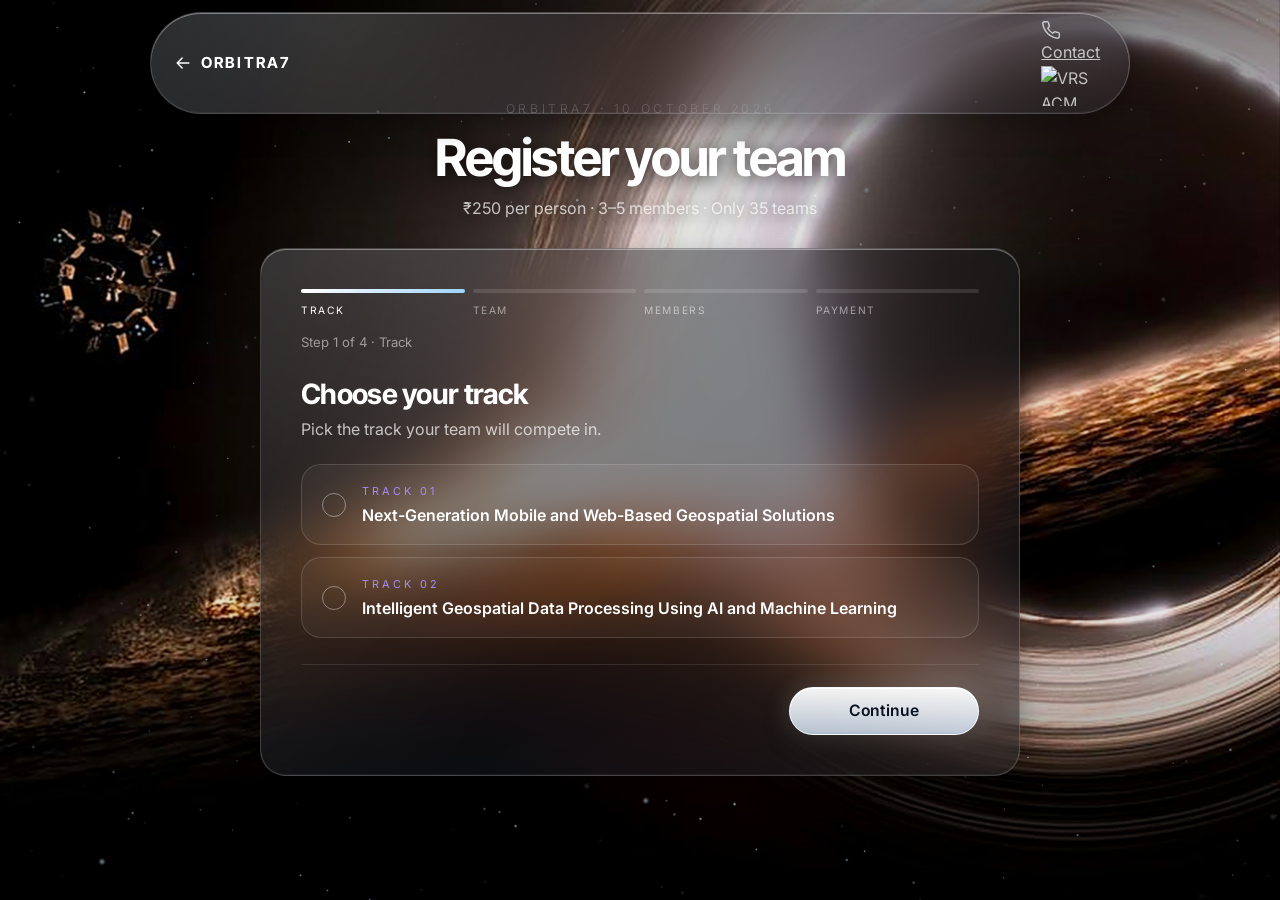
==== register.html @ 8490a5ce "Add files via upload" ====
<!doctype html>
<html lang="en">
<head>
  <meta charset="utf-8">
  <meta name="viewport" content="width=device-width, initial-scale=1, viewport-fit=cover">
  <title>Register · ORBITRA7</title>
  <meta name="description" content="Register your team for ORBITRA7 — a 7-hour geospatial hackathon by ACM SIG SPATIAL. 10 October 2026. Only 35 teams.">
  <meta name="theme-color" content="#000000">
  <link rel="icon" href="data:image/svg+xml,%3Csvg xmlns='http://www.w3.org/2000/svg' viewBox='0 0 32 32'%3E%3Ccircle cx='16' cy='16' r='15' fill='%23000'/%3E%3Cellipse cx='16' cy='16' rx='12' ry='5' fill='none' stroke='%239fd4ff' stroke-width='1.6' transform='rotate(-25 16 16)'/%3E%3Ccircle cx='16' cy='16' r='5' fill='%23fff'/%3E%3C/svg%3E">

  <script>document.documentElement.classList.add('js')</script>

  <!-- BG_REGISTER (black hole) only loads on this page -->
  <link rel="preload" as="image" type="image/avif" href="assets/img/bg-blackhole.avif" media="(min-aspect-ratio: 1/1)" fetchpriority="high">
  <link rel="preload" as="image" type="image/avif" href="assets/img/bg-blackhole-m.avif" media="(max-aspect-ratio: 1/1)" fetchpriority="high">

  <link rel="preconnect" href="https://fonts.googleapis.com">
  <link rel="preconnect" href="https://fonts.gstatic.com" crossorigin>
  <link rel="stylesheet" href="https://fonts.googleapis.com/css2?family=Inter+Tight:wght@500..800&family=Inter:wght@300..700&display=swap" media="print" onload="this.media='all'">
  <noscript><link rel="stylesheet" href="https://fonts.googleapis.com/css2?family=Inter+Tight:wght@500..800&family=Inter:wght@300..700&display=swap"></noscript>

  <link rel="stylesheet" href="assets/css/style.css">

  <script src="assets/js/config.js" defer></script>
  <script src="assets/js/common.js" defer></script>
  <script src="assets/js/register.js" defer></script>
</head>
<body class="page-register">
  <svg width="0" height="0" style="position:absolute" aria-hidden="true">
    <symbol id="i-back" viewBox="0 0 24 24"><path d="M19 12H5M11 18l-6-6 6-6"/></symbol>
    <symbol id="i-phone" viewBox="0 0 24 24"><path d="M22 16.92v3a2 2 0 0 1-2.18 2 19.8 19.8 0 0 1-8.63-3.07 19.5 19.5 0 0 1-6-6A19.8 19.8 0 0 1 2.12 4.18 2 2 0 0 1 4.11 2h3a2 2 0 0 1 2 1.72c.13.96.36 1.9.7 2.81a2 2 0 0 1-.45 2.11L8.09 9.91a16 16 0 0 0 6 6l1.27-1.27a2 2 0 0 1 2.11-.45c.91.34 1.85.57 2.81.7A2 2 0 0 1 22 16.92z"/></symbol>
    <symbol id="i-arrow" viewBox="0 0 24 24"><path d="M5 12h14M13 6l6 6-6 6"/></symbol>
    <symbol id="i-map" viewBox="0 0 24 24"><path d="M14.1 5.55a2 2 0 0 0 1.8 0l3.65-1.83A1 1 0 0 1 21 4.62v12.76a1 1 0 0 1-.55.9l-4.55 2.27a2 2 0 0 1-1.8 0l-4.2-2.1a2 2 0 0 0-1.8 0l-3.65 1.83A1 1 0 0 1 3 19.38V6.62a1 1 0 0 1 .55-.9L8.1 3.45a2 2 0 0 1 1.8 0z"/><path d="M15 5.76v15M9 3.24v15"/></symbol>
    <symbol id="i-cpu" viewBox="0 0 24 24"><rect x="4" y="4" width="16" height="16" rx="2.5"/><rect x="9" y="9" width="6" height="6" rx="1"/><path d="M15 2v2M15 20v2M2 15h2M2 9h2M20 15h2M20 9h2M9 2v2M9 20v2"/></symbol>
    <symbol id="i-copy" viewBox="0 0 24 24"><rect x="9" y="9" width="13" height="13" rx="2.5"/><path d="M5 15H4a2 2 0 0 1-2-2V4a2 2 0 0 1 2-2h9a2 2 0 0 1 2 2v1"/></symbol>
    <symbol id="i-download" viewBox="0 0 24 24"><path d="M21 15v4a2 2 0 0 1-2 2H5a2 2 0 0 1-2-2v-4M7 10l5 5 5-5M12 15V3"/></symbol>
    <symbol id="i-upload" viewBox="0 0 24 24"><path d="M21 15v4a2 2 0 0 1-2 2H5a2 2 0 0 1-2-2v-4M17 8l-5-5-5 5M12 3v12"/></symbol>
    <symbol id="i-lock" viewBox="0 0 24 24"><rect x="3.5" y="11" width="17" height="11" rx="2.5"/><path d="M7.5 11V7a4.5 4.5 0 0 1 9 0v4"/></symbol>
    <symbol id="i-check" viewBox="0 0 24 24"><path d="M20 6 9 17l-5-5"/></symbol>
    <symbol id="i-x" viewBox="0 0 24 24"><path d="M18 6 6 18M6 6l12 12"/></symbol>
    <symbol id="i-alert" viewBox="0 0 24 24"><circle cx="12" cy="12" r="9.5"/><path d="M12 7.5v5M12 16.5h.01"/></symbol>
    <symbol id="i-clock" viewBox="0 0 24 24"><circle cx="12" cy="12" r="9.5"/><path d="M12 6.5V12l3.5 2"/></symbol>
    <symbol id="i-wa" viewBox="0 0 24 24"><path d="M17.47 14.38c-.3-.15-1.76-.87-2.03-.97-.27-.1-.47-.15-.67.15-.2.3-.77.97-.94 1.16-.17.2-.35.22-.64.07-.3-.15-1.26-.46-2.39-1.47-.88-.79-1.48-1.76-1.65-2.06-.17-.3-.02-.46.13-.6.13-.14.3-.35.45-.52.15-.18.2-.3.3-.5.1-.2.05-.37-.03-.52-.07-.15-.67-1.61-.92-2.2-.24-.58-.49-.5-.67-.51h-.57c-.2 0-.52.07-.79.37-.27.3-1.04 1.02-1.04 2.48 0 1.46 1.07 2.88 1.21 3.07.15.2 2.1 3.2 5.08 4.49.71.31 1.26.49 1.7.63.71.22 1.36.19 1.87.12.57-.09 1.76-.72 2-1.42.25-.69.25-1.29.18-1.41-.08-.12-.27-.2-.57-.35m-5.42 7.4h-.01a9.87 9.87 0 0 1-5.03-1.38l-.36-.21-3.74.98 1-3.65-.24-.37a9.86 9.86 0 0 1-1.51-5.26c0-5.45 4.44-9.88 9.89-9.88 2.64 0 5.12 1.03 6.99 2.9a9.83 9.83 0 0 1 2.89 7c0 5.45-4.44 9.88-9.88 9.88m8.41-18.3A11.82 11.82 0 0 0 12.05 0C5.5 0 .16 5.34.16 11.89c0 2.1.55 4.14 1.59 5.95L.06 24l6.3-1.65a11.88 11.88 0 0 0 5.68 1.45h.01c6.55 0 11.89-5.34 11.89-11.89a11.82 11.82 0 0 0-3.48-8.41Z"/></symbol>
  </svg>

  <!-- Background: BG_REGISTER — black hole (barely-there zoom) + drifting star particles -->
  <div class="bg bg--register" aria-hidden="true">
    <div class="bg__move">
      <picture>
        <source type="image/avif" media="(max-aspect-ratio: 1/1)" srcset="assets/img/bg-blackhole-m.avif">
        <source type="image/webp" media="(max-aspect-ratio: 1/1)" srcset="assets/img/bg-blackhole-m.webp">
        <source type="image/avif" srcset="assets/img/bg-blackhole.avif">
        <img class="bg__img" src="assets/img/bg-blackhole.webp" alt="" width="2398" height="1108" fetchpriority="high" decoding="async" onload="this.classList.add('is-loaded')">
      </picture>
    </div>
    <div class="bg__shade"></div>
  </div>
  <canvas class="fx" id="stars" aria-hidden="true"></canvas>

  <header class="nav" id="nav">
    <nav class="nav__inner glass" aria-label="Main">
      <a class="nav__back" href="index.html" data-transition aria-label="Back to ORBITRA7 home">
        <svg class="icon" aria-hidden="true"><use href="#i-back"/></svg>
        <span class="nav__word">ORBITRA7</span>
      </a>
      <div class="nav__actions">
        <a class="nav__call nav__call--text" href="index.html#contact" data-transition aria-label="Contact us"><svg class="icon" aria-hidden="true"><use href="#i-phone"/></svg><span>Contact</span></a>
        <img class="brand-logo" src="assets/img/vrs-acm-sigspatial.webp" alt="VRS ACM SIGSPATIAL Student Chapter" width="456" height="226" decoding="async">
      </div>
    </nav>
  </header>

  <main class="reg wrap wrap--form">
    <header class="reg__head reveal" id="reg-head">
      <p class="eyebrow">ORBITRA7 · 10 October 2026</p>
      <h1 class="h1">Register your team</h1>
      <p class="reg__sub">₹250 per person · 3–5 members · Only 35 teams</p>
    </header>

    <noscript><p class="form-error">Please enable JavaScript to register.</p></noscript>

    <!-- ===== Multi-step form ===== -->
    <section class="panel glass reveal" id="form-panel" aria-label="Registration form">
      <ol class="progress" aria-label="Registration steps">
        <li class="progress__item is-current"><span class="progress__bar"></span><span class="progress__label">Track</span></li>
        <li class="progress__item"><span class="progress__bar"></span><span class="progress__label">Team</span></li>
        <li class="progress__item"><span class="progress__bar"></span><span class="progress__label">Members</span></li>
        <li class="progress__item"><span class="progress__bar"></span><span class="progress__label">Payment</span></li>
      </ol>
      <p class="progress__count" id="step-count" aria-live="polite">Step 1 of 4 · Track</p>

      <form id="reg-form" novalidate>
        <!-- Step 1 — Track -->
        <section class="step" data-step="1" aria-labelledby="s1-title">
          <h2 class="step__title" id="s1-title" tabindex="-1">Choose your track</h2>
          <p class="step__desc">Pick the track your team will compete in.</p>
          <fieldset class="choices" id="track" aria-describedby="track-err">
            <legend class="sr-only">Hackathon track</legend>
            <label class="choice">
              <input class="sr-only" type="radio" name="track" value="1">
              <span class="choice__radio" aria-hidden="true"></span>
              <span><span class="choice__num">Track 01</span><span class="choice__title">Next-Generation Mobile and Web-Based Geospatial Solutions</span></span>
            </label>
            <label class="choice">
              <input class="sr-only" type="radio" name="track" value="2">
              <span class="choice__radio" aria-hidden="true"></span>
              <span><span class="choice__num">Track 02</span><span class="choice__title">Intelligent Geospatial Data Processing Using AI and Machine Learning</span></span>
            </label>
          </fieldset>
          <p class="err" id="track-err" aria-live="polite"></p>
        </section>

        <!-- Step 2 — Team -->
        <section class="step" data-step="2" aria-labelledby="s2-title" hidden>
          <h2 class="step__title" id="s2-title" tabindex="-1">Your team</h2>
          <p class="step__desc">Teams of 3 to 5 members. Fee is ₹250 per person.</p>
          <div class="field">
            <label class="label" for="team-size">Team Size</label>
            <select class="select" id="team-size" name="team-size" required>
              <option value="" selected disabled hidden>Select team size</option>
              <option value="3">3 members</option>
              <option value="4">4 members</option>
              <option value="5">5 members</option>
            </select>
            <p class="err" id="team-size-err" aria-live="polite"></p>
          </div>
          <div class="field">
            <label class="label" for="team-name">Team Name</label>
            <input class="input" id="team-name" name="team-name" type="text" maxlength="40" autocomplete="off" spellcheck="false" placeholder="e.g. Orbit Breakers" required>
            <p class="hint" id="team-name-hint">Must be unique — 2 to 40 characters.</p>
            <p class="err" id="team-name-err" aria-live="polite"></p>
          </div>
          <p class="fee" id="fee" hidden><span id="fee-calc">₹250 × 3 members</span><strong id="fee-total">₹750</strong></p>
        </section>

        <!-- Step 3 — Members -->
        <section class="step" data-step="3" aria-labelledby="s3-title" hidden>
          <h2 class="step__title" id="s3-title" tabindex="-1">Team members</h2>
          <p class="members-meta">
            <span class="chip" id="members-count">3 members</span>
            <span class="hint">Member 1 is the Team Leader.</span>
            <button type="button" class="link-btn" id="change-size">Change team size</button>
          </p>
          <div class="members" id="members"></div>
        </section>

        <!-- Step 4 — Payment -->
        <section class="step" data-step="4" aria-labelledby="s4-title" hidden>
          <h2 class="step__title" id="s4-title" tabindex="-1">Payment</h2>
          <p class="step__desc">Scan the QR with any UPI app and pay the exact amount for your team.</p>

          <div class="pay">
            <figure class="qr">
              <div class="qr__card"><img id="qr-img" alt="" width="640" height="763" decoding="async"></div>
              <figcaption class="qr__amount">Amount to pay: <strong id="pay-amount">₹750</strong></figcaption>
            </figure>
            <div class="pay__tools">
              <button type="button" class="btn btn--sm" id="copy-upi"><svg class="icon icon--sm" aria-hidden="true"><use href="#i-copy"/></svg><span data-label>Copy UPI ID</span></button>
              <a class="btn btn--sm" id="save-qr" href="assets/img/qr-750.jpg" download><svg class="icon icon--sm" aria-hidden="true"><use href="#i-download"/></svg>Save QR</a>
            </div>
            <p class="hint pay__hint">On your phone? Save the QR and scan it from your gallery in any UPI app, or pay to the UPI ID. Your details on this page are kept while you pay.</p>
          </div>

          <div class="field">
            <label class="label" for="utr">UPI Transaction ID / UTR Number</label>
            <input class="input input--upper" id="utr" name="utr" type="text" inputmode="numeric" autocomplete="off" spellcheck="false" maxlength="35" placeholder="12-digit UTR / UPI Ref No." required>
            <p class="hint" id="utr-hint">Find it in your UPI app's payment details — usually 12 digits.</p>
            <p class="err" id="utr-err" aria-live="polite"></p>
          </div>

          <div class="field">
            <label class="label" for="shot">Payment Screenshot</label>
            <div class="upload">
              <label class="drop" id="drop" for="shot">
                <input class="sr-only" type="file" id="shot" name="shot" accept="image/png,image/jpeg" required>
                <span class="drop__empty">
                  <svg class="icon icon--lg" aria-hidden="true"><use href="#i-upload"/></svg>
                  <strong>Upload screenshot</strong>
                  <small>JPG or PNG · max 5 MB</small>
                </span>
                <span class="drop__preview">
                  <img id="shot-preview" alt="Preview of your payment screenshot">
                  <span class="drop__name" id="shot-name"></span>
                  <span class="drop__change">Tap to change</span>
                </span>
              </label>
              <button type="button" class="example" id="see-example" aria-haspopup="dialog">
                <img id="example-thumb" alt="" width="360" height="740" loading="lazy" decoding="async">
                <span>See example</span>
              </button>
            </div>
            <p class="hint" id="shot-hint">Amount, transaction ID, date/time and the "Success" status must be visible.</p>
            <p class="err" id="shot-err" aria-live="polite"></p>
          </div>
        </section>

        <p class="form-error" id="form-error" role="alert" hidden></p>

        <div class="actions">
          <button type="button" class="btn" id="back" hidden><svg class="icon icon--sm" aria-hidden="true"><use href="#i-back"/></svg>Back</button>
          <button type="submit" class="btn btn--primary" id="next">
            <span class="spinner" id="next-spinner" aria-hidden="true" hidden></span>
            <span id="next-label">Continue</span>
          </button>
        </div>
      </form>
    </section>

    <!-- ===== Success (only after the backend confirms the save) ===== -->
    <div class="done" id="success-wrap" hidden>
      <section class="panel glass success" aria-labelledby="success-title">
        <div class="success__icon"><svg class="icon" aria-hidden="true"><use href="#i-check"/></svg></div>
        <h1 class="h2" id="success-title" tabindex="-1">Registration Successful!</h1>
        <dl class="summary">
          <div><dt>Team name</dt><dd id="s-team"></dd></div>
          <div><dt>Team ID</dt><dd id="s-id"></dd></div>
          <div class="wide"><dt>Track</dt><dd id="s-track"></dd></div>
          <div><dt>Team size</dt><dd id="s-size"></dd></div>
          <div><dt>Amount paid</dt><dd id="s-amount"></dd></div>
        </dl>
        <p class="status-note"><svg class="icon" aria-hidden="true"><use href="#i-clock"/></svg><span>Your payment is under verification. You'll be contacted if there is an issue.</span></p>
      </section>

      <section class="panel glass wa" aria-label="WhatsApp group">
        <span class="wa__logo"><svg viewBox="0 0 24 24" aria-hidden="true"><use href="#i-wa"/></svg></span>
        <p>Join the official ORBITRA7 WhatsApp group for updates and problem statements</p>
        <a class="btn btn--wa" id="wa-link" target="_blank" rel="noopener noreferrer">
          <svg viewBox="0 0 24 24" aria-hidden="true"><use href="#i-wa"/></svg><span id="wa-label">Join WhatsApp Group</span>
        </a>
      </section>

      <p class="done__links">
        <a class="link-btn" href="index.html" data-transition>Back to home</a>
        <button type="button" class="link-btn" id="register-another">Register another team</button>
      </p>
    </div>

    <!-- ===== Closed ===== -->
    <section class="panel glass closed" id="closed" hidden aria-labelledby="closed-title">
      <span class="badge"><svg class="icon icon--lg" aria-hidden="true"><use href="#i-lock"/></svg></span>
      <h1 class="h2" id="closed-title">Registrations Closed</h1>
      <p>All 35 team slots have been filled. Thank you for the overwhelming response!</p>
      <a class="btn" href="index.html" data-transition><svg class="icon icon--sm" aria-hidden="true"><use href="#i-back"/></svg>Back to home</a>
    </section>
  </main>

  <!-- Example screenshot (DEMO_SCREENSHOT) -->
  <dialog class="modal" id="example-modal" aria-labelledby="ex-title">
    <div class="modal__card glass">
      <div class="modal__head">
        <h2 id="ex-title">Example payment screenshot</h2>
        <button type="button" class="icon-btn" data-close aria-label="Close"><svg class="icon" aria-hidden="true"><use href="#i-x"/></svg></button>
      </div>
      <img class="modal__img" id="example-img" alt="Example of a correct UPI payment screenshot showing the amount, success status, date and time, and the 12-digit UPI transaction ID." width="360" height="740" decoding="async">
      <ul class="checklist">
        <li><svg class="icon icon--sm" aria-hidden="true"><use href="#i-check"/></svg>Amount paid</li>
        <li><svg class="icon icon--sm" aria-hidden="true"><use href="#i-check"/></svg>"Success" / "Completed" status</li>
        <li><svg class="icon icon--sm" aria-hidden="true"><use href="#i-check"/></svg>Date and time</li>
        <li><svg class="icon icon--sm" aria-hidden="true"><use href="#i-check"/></svg>UPI transaction ID / UTR</li>
      </ul>
    </div>
  </dialog>
</body>
</html>
---- assets/css/style.css ----
/* ==========================================================================
   ORBITRA7 — shared styles (homepage + registration)
   Apple-style liquid glass over deep-space photography.
   ========================================================================== */

:root {
  color-scheme: dark;

  --ice: #9fd4ff;
  --violet: #a78bfa;
  --amber: #f5c76b;
  --danger: #ff8f8f;
  --ok: #5ee69a;
  --wa: #25d366;

  --text: #fff;
  --text-2: rgba(255, 255, 255, .72);
  --text-3: rgba(255, 255, 255, .52);
  --line: rgba(255, 255, 255, .18);

  --blur: 28px;
  --radius: 26px;
  --ease: cubic-bezier(.22, 1, .36, 1);
  --gutter: 16px;

  --font-display: -apple-system, BlinkMacSystemFont, "SF Pro Display", "Inter Tight", "Inter", system-ui, "Segoe UI", Roboto, sans-serif;
  --font-text: -apple-system, BlinkMacSystemFont, "SF Pro Text", "Inter", system-ui, "Segoe UI", Roboto, sans-serif;
}

@media (max-width: 640px) {
  :root { --blur: 16px; --radius: 22px; }
}

/* ---------- Base ---------- */
*, *::before, *::after { box-sizing: border-box; }

html {
  background: #000;
  -webkit-text-size-adjust: 100%;
  scroll-behavior: smooth;
}

body {
  margin: 0;
  min-height: 100vh;
  min-height: 100dvh;
  font-family: var(--font-text);
  font-size: 1rem;
  line-height: 1.6;
  color: var(--text-2);
  -webkit-font-smoothing: antialiased;
  -moz-osx-font-smoothing: grayscale;
  overflow-x: hidden;
  transition: opacity .28s var(--ease);
}
@supports (overflow: clip) { body { overflow-x: clip; } }

img, svg { display: block; max-width: 100%; }
img { height: auto; }
a { color: inherit; }
button, input, select { font: inherit; color: inherit; }
p { margin: 0; }

h1, h2, h3 {
  margin: 0;
  font-family: var(--font-display);
  color: var(--text);
  letter-spacing: -.02em;
  line-height: 1.12;
}

:focus-visible { outline: 2px solid var(--ice); outline-offset: 3px; }
[hidden] { display: none !important; }

.sr-only {
  position: absolute !important;
  width: 1px; height: 1px;
  margin: -1px; padding: 0;
  overflow: hidden;
  clip: rect(0 0 0 0);
  white-space: nowrap;
  border: 0;
}

.icon { width: 20px; height: 20px; flex: none; fill: none; stroke: currentColor; stroke-width: 1.7; stroke-linecap: round; stroke-linejoin: round; }
.icon--sm { width: 16px; height: 16px; }
.icon--lg { width: 26px; height: 26px; }

/* ---------- Page transitions ---------- */
@view-transition { navigation: auto; }
::view-transition-old(root),
::view-transition-new(root) { animation-duration: .6s; animation-timing-function: var(--ease); }
.is-leaving body { opacity: 0; }

/* ---------- Background layers ---------- */
.bg {
  position: fixed;
  top: 0; left: 0;
  width: 100%;
  height: 100vh;
  height: 100lvh;
  z-index: -2;
  overflow: hidden;
  background: #000;
  pointer-events: none;
}
.bg__move { position: absolute; inset: -6%; will-change: transform; }
.bg__move picture { display: block; width: 100%; height: 100%; }
.bg__img { width: 100%; height: 100%; object-fit: cover; }
.js .bg__img { opacity: 0; transition: opacity .9s var(--ease); }
.js .bg__img.is-loaded { opacity: 1; }

.bg--home .bg__img {
  object-position: 30% 50%;
  animation: kenburns 36s ease-in-out infinite alternate;
}
@media (max-aspect-ratio: 9/10) { .bg--home .bg__img { object-position: 35% 50%; } }

/* black hole: no parallax here, so no oversized layer — keeps the image at its sharpest */
.bg--register .bg__move { inset: 0; }
.bg--register .bg__img {
  object-position: 100% 50%;
  transform-origin: 82% 38%;
  animation: kenburns-slow 60s ease-in-out infinite alternate;
}
@media (max-aspect-ratio: 1/1) { .bg--register .bg__img { object-position: 72% 50%; } }

@keyframes kenburns {
  from { transform: scale(1) translate3d(0, 0, 0); }
  to   { transform: scale(1.08) translate3d(-1.4%, -1%, 0); }
}
@keyframes kenburns-slow {
  from { transform: scale(1); }
  to   { transform: scale(1.025); }
}

.bg__shade {
  position: absolute; inset: 0;
  background: linear-gradient(180deg,
    rgba(0, 0, 0, .58) 0%,
    rgba(0, 0, 0, .12) 32%,
    rgba(0, 0, 0, .18) 62%,
    rgba(0, 0, 0, .62) 100%);
}
.bg--register .bg__shade {
  background: linear-gradient(180deg, rgba(0, 0, 0, .5) 0%, rgba(0, 0, 0, .06) 28%, rgba(0, 0, 0, .1) 68%, rgba(0, 0, 0, .55) 100%);
}
.bg__dim { position: absolute; inset: 0; background: #000; opacity: 0; will-change: opacity; }

.fx {
  position: fixed;
  top: 0; left: 0;
  width: 100%;
  height: 100vh;
  height: 100lvh;
  z-index: -1;
  pointer-events: none;
}

/* ---------- Liquid glass ---------- */
.glass {
  position: relative;
  isolation: isolate;
  background:
    linear-gradient(135deg, rgba(255, 255, 255, .13), rgba(255, 255, 255, .04) 55%, rgba(255, 255, 255, .07)),
    rgba(12, 16, 26, .28);
  -webkit-backdrop-filter: blur(var(--blur)) saturate(170%);
  backdrop-filter: blur(var(--blur)) saturate(170%);
  border: 1px solid var(--line);
  border-radius: var(--radius);
  box-shadow:
    inset 0 1px 0 rgba(255, 255, 255, .38),
    inset 0 -1px 0 rgba(255, 255, 255, .05),
    0 8px 32px rgba(0, 0, 0, .35);
}
/* specular sheen — follows the pointer on desktop */
.glass::before {
  content: "";
  position: absolute;
  inset: 0;
  z-index: -1;
  border-radius: inherit;
  pointer-events: none;
  background: radial-gradient(520px circle at var(--mx, 18%) var(--my, -10%), rgba(255, 255, 255, .13), transparent 62%);
  opacity: .75;
  transition: opacity .5s var(--ease);
}
.glass[data-sheen]:hover::before { opacity: 1; }

@supports not ((backdrop-filter: blur(1px)) or (-webkit-backdrop-filter: blur(1px))) {
  .glass { background: rgba(16, 20, 30, .86); }
}

/* hover glow, animated with opacity only */
.lift { transition: transform .5s var(--ease), border-color .4s var(--ease); }
.lift::after {
  content: "";
  position: absolute;
  inset: -1px;
  border-radius: inherit;
  pointer-events: none;
  box-shadow: 0 0 0 1px rgba(159, 212, 255, .35), 0 0 44px rgba(159, 212, 255, .16);
  opacity: 0;
  transition: opacity .45s var(--ease);
}
@media (hover: hover) {
  .lift:hover { transform: translateY(-4px); }
  .lift:hover::after { opacity: 1; }
}

/* ---------- Buttons ---------- */
.btn {
  position: relative;
  display: inline-flex;
  align-items: center;
  justify-content: center;
  gap: .55em;
  min-height: 48px;
  padding: 0 1.4rem;
  border-radius: 999px;
  border: 1px solid var(--line);
  background: rgba(255, 255, 255, .08);
  -webkit-backdrop-filter: blur(16px) saturate(160%);
  backdrop-filter: blur(16px) saturate(160%);
  box-shadow: inset 0 1px 0 rgba(255, 255, 255, .3), 0 6px 20px rgba(0, 0, 0, .28);
  color: #fff;
  font: 600 .98rem/1 var(--font-text);
  letter-spacing: .005em;
  text-decoration: none;
  white-space: nowrap;
  cursor: pointer;
  user-select: none;
  -webkit-tap-highlight-color: transparent;
  transition: transform .4s var(--ease), background-color .35s var(--ease), opacity .3s var(--ease);
}
.glass .btn { -webkit-backdrop-filter: none; backdrop-filter: none; }
.btn:hover { background-color: rgba(255, 255, 255, .14); transform: translateY(-2px); }
.btn:active { transform: scale(.97); transition-duration: .12s; }

.btn--primary {
  color: #07111f;
  border-color: rgba(255, 255, 255, .85);
  background: linear-gradient(180deg, rgba(255, 255, 255, .95), rgba(222, 237, 255, .8));
  box-shadow:
    inset 0 1px 0 #fff,
    inset 0 -1px 0 rgba(120, 160, 210, .25),
    0 8px 28px rgba(0, 0, 0, .3),
    0 0 26px rgba(255, 255, 255, .22);
}
.btn--primary::after {
  content: "";
  position: absolute;
  inset: -2px;
  border-radius: inherit;
  pointer-events: none;
  box-shadow: 0 0 34px rgba(255, 255, 255, .45), 0 0 70px rgba(159, 212, 255, .35);
  opacity: 0;
  transition: opacity .45s var(--ease);
}
.btn--primary:hover { background-color: transparent; transform: translateY(-3px); }
.btn--primary:hover::after { opacity: 1; }
.btn--primary:active { transform: scale(.97); }

.btn--lg { min-height: 56px; padding: 0 2rem; font-size: 1.05rem; }
.btn--sm { min-height: 40px; padding: 0 1.05rem; font-size: .88rem; }

.btn:disabled,
.btn.is-disabled,
.btn[aria-disabled="true"] {
  opacity: .45;
  pointer-events: none;
  filter: grayscale(1);
}
.btn.is-busy { opacity: .85; filter: none; }

.spinner {
  width: 18px; height: 18px;
  border-radius: 50%;
  border: 2px solid currentColor;
  border-right-color: transparent;
  animation: spin .7s linear infinite;
}
@keyframes spin { to { transform: rotate(360deg); } }

.link-btn {
  padding: 0;
  border: 0;
  background: none;
  color: var(--ice);
  font-weight: 500;
  text-decoration: underline;
  text-underline-offset: 3px;
  cursor: pointer;
}

/* ---------- Floating nav ---------- */
.nav {
  position: fixed;
  top: calc(12px + env(safe-area-inset-top, 0px));
  left: 50%;
  z-index: 50;
  width: min(980px, calc(100% - 24px));
  transform: translateX(-50%);
  transition: transform .55s var(--ease);
}
.nav.is-scrolled { transform: translateX(-50%) translateY(-4px) scale(.955); }

.nav__inner {
  display: flex;
  align-items: center;
  justify-content: space-between;
  gap: 12px;
  padding: 7px 7px 7px 10px;
  border-radius: 999px;
}
.nav__brand { display: flex; align-items: center; gap: 12px; text-decoration: none; min-width: 0; }
.nav__word {
  font: 700 .95rem/1 var(--font-display);
  letter-spacing: .14em;
  color: #fff;
}
.nav__links { display: none; gap: 4px; margin: 0; padding: 0; list-style: none; }
.nav__links a {
  display: block;
  padding: 9px 14px;
  border-radius: 999px;
  font-size: .9rem;
  color: var(--text-2);
  text-decoration: none;
  transition: color .3s, background-color .3s;
}
.nav__links a:hover { color: #fff; background: rgba(255, 255, 255, .08); }
.nav__back { display: inline-flex; align-items: center; gap: 8px; padding: 8px 12px; border-radius: 999px; text-decoration: none; color: #fff; font-weight: 600; font-size: .92rem; }
.nav__back:hover { background: rgba(255, 255, 255, .08); }

@media (min-width: 860px) { .nav__links { display: flex; } }
@media (max-width: 380px) { .nav__word { display: none; } }

/* ACM SIGSPATIAL logo */
.brand-logo { height: 40px; width: auto; flex: none; }
@media (max-width: 380px) { .brand-logo { height: 34px; } }
.brand-logo--lg { height: 64px; }
.nav__divider { width: 1px; height: 22px; background: rgba(255, 255, 255, .22); }
@media (max-width: 380px) { .nav__divider { display: none; } }

/* ---------- Layout ---------- */
.wrap { width: min(1120px, 100% - 2 * var(--gutter)); margin-inline: auto; }
.wrap--narrow { width: min(860px, 100% - 2 * var(--gutter)); }
.wrap--form { width: min(760px, 100% - 2 * var(--gutter)); }

.section { padding-block: clamp(64px, 11vw, 128px); scroll-margin-top: 40px; }
.section--tight { padding-block: clamp(28px, 5vw, 48px); }
.section__head { text-align: center; margin-bottom: clamp(28px, 5vw, 52px); }
.section__head .eyebrow { margin-bottom: 14px; }

.eyebrow {
  font: 300 .76rem/1.4 var(--font-text);
  letter-spacing: .3em;
  text-transform: uppercase;
  color: var(--text-2);
}
.h1 { font-size: clamp(2.1rem, 7vw, 3.2rem); font-weight: 700; letter-spacing: -.035em; }
.h2 { font-size: clamp(2rem, 5.6vw, 3.3rem); font-weight: 700; letter-spacing: -.035em; }
.h3 { font-size: clamp(1.2rem, 2.4vw, 1.45rem); font-weight: 650; letter-spacing: -.015em; }

.chip {
  display: inline-flex;
  align-items: center;
  gap: 6px;
  padding: 5px 11px;
  border-radius: 999px;
  border: 1px solid rgba(255, 255, 255, .2);
  background: rgba(255, 255, 255, .07);
  font-size: .74rem;
  font-weight: 600;
  letter-spacing: .08em;
  color: #fff;
}

/* ---------- Hero ---------- */
.hero {
  min-height: 100vh;
  min-height: 100svh;
  display: grid;
  place-items: center;
  padding: calc(104px + env(safe-area-inset-top, 0px)) var(--gutter) 56px;
  text-align: center;
}
.hero__inner { display: grid; justify-items: center; width: 100%; max-width: 980px; }

.hero .eyebrow { letter-spacing: .36em; color: rgba(255, 255, 255, .85); text-shadow: 0 1px 12px rgba(0, 0, 0, .75); }

.title {
  margin: 14px 0 8px;
  font-family: var(--font-display);
  font-weight: 800;
  font-size: clamp(3.4rem, 15.5vw, 9.6rem);
  line-height: .92;
  letter-spacing: -.045em;
  background: linear-gradient(180deg, #fff 0%, #f2f6fb 38%, #c6cfda 68%, #8f9bab 100%);
  -webkit-background-clip: text;
  background-clip: text;
  color: transparent;
  filter: drop-shadow(0 6px 34px rgba(159, 212, 255, .22));
  padding-right: .04em; /* keep the last glyph from clipping */
}

.hero__sub {
  font-size: clamp(1.06rem, 2.7vw, 1.4rem);
  color: rgba(255, 255, 255, .86);
  font-weight: 400;
  letter-spacing: -.005em;
  text-wrap: balance;
}
.tag { margin-top: 18px; }
.tag .chip { font-weight: 400; letter-spacing: .22em; text-transform: uppercase; font-size: .68rem; padding: 7px 14px; color: var(--text-2); }
@media (max-width: 420px) { .tag .chip { letter-spacing: .12em; font-size: .62rem; } }

.hero__actions { display: flex; flex-wrap: wrap; justify-content: center; gap: 12px; margin-top: 30px; }

/* countdown */
.countdown-wrap { margin-top: 34px; display: grid; justify-items: center; gap: 12px; }
.countdown-cap { padding: 5px 14px; border-radius: 999px; background: rgba(0, 0, 0, .42); font-size: .7rem; letter-spacing: .28em; text-transform: uppercase; color: rgba(255, 255, 255, .85); }
.countdown {
  display: inline-flex;
  align-items: flex-start;
  gap: clamp(4px, 1.6vw, 14px);
  padding: 16px clamp(14px, 4vw, 30px);
  border-radius: 24px;
}
.cd__cell { display: grid; justify-items: center; min-width: clamp(46px, 13vw, 78px); }
.cd__num {
  font: 600 clamp(1.7rem, 7vw, 2.8rem)/1 var(--font-display);
  font-variant-numeric: tabular-nums;
  letter-spacing: -.02em;
  color: #fff;
}
.cd__label { margin-top: 8px; font-size: .6rem; letter-spacing: .24em; text-transform: uppercase; color: var(--text-3); }
.cd__sep { font: 200 clamp(1.4rem, 6vw, 2.4rem)/1 var(--font-display); color: rgba(255, 255, 255, .28); }
.cd__live {
  display: inline-flex;
  align-items: center;
  gap: 12px;
  padding: 18px 30px;
  border-radius: 999px;
  font: 700 clamp(1.3rem, 4.6vw, 1.9rem)/1 var(--font-display);
  color: #fff;
  letter-spacing: -.01em;
}
.pulse { position: relative; width: 12px; height: 12px; border-radius: 50%; background: #ff5d5d; flex: none; }
.pulse::after {
  content: "";
  position: absolute; inset: 0;
  border-radius: 50%;
  background: inherit;
  animation: pulse 1.8s var(--ease) infinite;
}
@keyframes pulse { from { transform: scale(1); opacity: .7; } to { transform: scale(3); opacity: 0; } }

/* ---------- Seats bar ---------- */
.seats { padding: clamp(20px, 4vw, 30px); }
.seats__top { display: flex; flex-wrap: wrap; align-items: baseline; justify-content: space-between; gap: 6px 16px; margin-bottom: 16px; }
.seats__title { font: 500 clamp(1.05rem, 2.6vw, 1.25rem)/1.3 var(--font-display); color: #fff; }
.seats__title strong { font-size: 1.6em; font-weight: 700; letter-spacing: -.02em; font-variant-numeric: tabular-nums; }
.seats__status { font-size: .88rem; color: var(--text-2); }
.seats__status.is-low { color: var(--amber); }
.seats__status.is-closed { color: #ffb4b4; font-weight: 600; }

.bar {
  position: relative;
  height: 12px;
  border-radius: 999px;
  overflow: hidden;
  background: rgba(255, 255, 255, .08);
  box-shadow: inset 0 1px 3px rgba(0, 0, 0, .45), inset 0 0 0 1px rgba(255, 255, 255, .08);
}
.bar__fill {
  position: absolute; inset: 0;
  border-radius: inherit;
  background: linear-gradient(90deg, #fff 0%, #d5ecff 45%, var(--ice) 100%);
  box-shadow: 0 0 18px rgba(159, 212, 255, .75);
  transform: translateX(-100%);
  transition: transform 1.6s var(--ease);
}
.seats.is-closed .bar__fill { background: linear-gradient(90deg, #ffd7d7, #ff9b9b); box-shadow: 0 0 18px rgba(255, 140, 140, .6); }

/* ---------- Tracks ---------- */
.tracks { display: grid; gap: 18px; grid-template-columns: repeat(auto-fit, minmax(min(100%, 340px), 1fr)); }
.track {
  display: flex;
  flex-direction: column;
  gap: 16px;
  padding: clamp(24px, 4vw, 36px);
  text-decoration: none;
  color: inherit;
}
.track__top { display: flex; align-items: center; justify-content: space-between; gap: 12px; }
.track__num { font: 500 .74rem/1 var(--font-text); letter-spacing: .3em; text-transform: uppercase; color: var(--violet); }
.track__icon {
  display: grid; place-items: center;
  width: 48px; height: 48px;
  border-radius: 15px;
  background: rgba(167, 139, 250, .12);
  border: 1px solid rgba(167, 139, 250, .32);
  color: #ddd2ff;
}
.track__title { font-size: clamp(1.3rem, 2.8vw, 1.7rem); font-weight: 650; letter-spacing: -.02em; }
.track__desc { font-size: .98rem; }
.track__cta { margin-top: auto; padding-top: 6px; display: inline-flex; align-items: center; gap: 8px; font-weight: 600; font-size: .95rem; color: #fff; }
.track__cta .icon { transition: transform .45s var(--ease); }
.track:hover .track__cta .icon { transform: translateX(5px); }
.track.is-disabled { opacity: .5; pointer-events: none; }

/* ---------- Notice ---------- */
.notice {
  display: flex;
  align-items: flex-start;
  gap: 14px;
  padding: clamp(18px, 3.4vw, 26px) clamp(18px, 3.6vw, 30px);
  border-color: rgba(245, 199, 107, .6);
  background:
    linear-gradient(135deg, rgba(245, 199, 107, .16), rgba(245, 199, 107, .03) 60%),
    rgba(14, 14, 18, .38);
  box-shadow:
    inset 0 1px 0 rgba(255, 236, 200, .35),
    0 0 0 1px rgba(245, 199, 107, .1),
    0 0 40px rgba(245, 199, 107, .14),
    0 8px 32px rgba(0, 0, 0, .35);
}
.notice__emoji { font-size: 1.5rem; line-height: 1.2; }
.notice p { color: #fff; font-size: clamp(1rem, 2.3vw, 1.12rem); line-height: 1.55; }
.notice strong { color: var(--amber); font-weight: 650; }

/* ---------- Details ---------- */
.details { display: grid; gap: 8px; padding: 8px; grid-template-columns: repeat(auto-fit, minmax(min(100%, 250px), 1fr)); }
.detail {
  display: flex;
  gap: 14px;
  align-items: flex-start;
  padding: 20px;
  border-radius: 20px;
  background: rgba(255, 255, 255, .035);
  border: 1px solid rgba(255, 255, 255, .07);
}
.badge {
  display: grid; place-items: center;
  flex: none;
  width: 42px; height: 42px;
  border-radius: 13px;
  background: rgba(159, 212, 255, .1);
  border: 1px solid rgba(159, 212, 255, .28);
  color: var(--ice);
}
.detail__label { font-size: .68rem; letter-spacing: .24em; text-transform: uppercase; color: var(--text-3); }
.detail__value { margin-top: 4px; font: 650 1.1rem/1.3 var(--font-display); color: #fff; letter-spacing: -.01em; }
.detail__sub { margin-top: 3px; font-size: .88rem; }

/* ---------- Timeline ---------- */
.tl { list-style: none; margin: 0; padding: clamp(22px, 4.5vw, 40px); }
.tl__item { position: relative; display: grid; grid-template-columns: 48px 1fr; gap: 18px; padding-bottom: 30px; transition: opacity .5s var(--ease); }
.tl__item:last-child { padding-bottom: 0; }
.tl__item::before {
  content: "";
  position: absolute;
  left: 23.5px; top: 54px; bottom: 6px;
  width: 1px;
  background: linear-gradient(rgba(255, 255, 255, .35), rgba(255, 255, 255, .06));
}
.tl__item:last-child::before { display: none; }
.tl__dot {
  position: relative;
  display: grid; place-items: center;
  width: 48px; height: 48px;
  border-radius: 50%;
  background: rgba(255, 255, 255, .06);
  border: 1px solid rgba(255, 255, 255, .2);
  color: var(--ice);
}
.tl__time { font-size: .82rem; letter-spacing: .12em; text-transform: uppercase; color: var(--ice); font-variant-numeric: tabular-nums; padding-top: 4px; }
.tl__title { margin-top: 4px; font-size: clamp(1.15rem, 2.6vw, 1.35rem); font-weight: 650; display: flex; flex-wrap: wrap; align-items: center; gap: 10px; }
.tl__meta { margin-top: 4px; font-size: .94rem; }
.chip--live { display: none; border-color: rgba(167, 139, 250, .55); background: rgba(167, 139, 250, .16); color: #e6deff; font-size: .66rem; letter-spacing: .16em; text-transform: uppercase; }
.chip--live .pulse { width: 7px; height: 7px; background: var(--violet); }

.tl__item.is-done { opacity: .5; }
.tl__item.is-active .chip--live { display: inline-flex; }
.tl__item.is-active .tl__dot {
  background: rgba(167, 139, 250, .22);
  border-color: rgba(167, 139, 250, .8);
  color: #fff;
  box-shadow: 0 0 0 6px rgba(167, 139, 250, .12), 0 0 30px rgba(167, 139, 250, .55);
}
.tl__item.is-active .tl__dot::after {
  content: "";
  position: absolute; inset: -1px;
  border-radius: 50%;
  border: 1px solid var(--violet);
  animation: ring 2.2s var(--ease) infinite;
}
@keyframes ring { from { transform: scale(1); opacity: .8; } to { transform: scale(1.6); opacity: 0; } }

/* ---------- Prizes ---------- */
.prizes { display: grid; gap: 16px; grid-template-columns: 1fr; }
.prize { text-align: center; padding: 32px 24px; --tint: 255, 255, 255; }
.prize--gold   { --tint: 255, 207, 112; }
.prize--silver { --tint: 214, 224, 238; }
.prize--bronze { --tint: 226, 152, 98; }
.prize {
  background:
    linear-gradient(160deg, rgba(var(--tint), .22), rgba(var(--tint), .04) 58%, rgba(var(--tint), .08)),
    rgba(12, 16, 26, .3);
  border-color: rgba(var(--tint), .42);
}
.prize__icon {
  display: grid; place-items: center;
  width: 60px; height: 60px;
  margin: 0 auto 16px;
  border-radius: 50%;
  background: rgba(var(--tint), .14);
  border: 1px solid rgba(var(--tint), .45);
  color: rgb(var(--tint));
  box-shadow: 0 0 30px rgba(var(--tint), .2);
}
.prize__rank { font-size: .72rem; letter-spacing: .3em; text-transform: uppercase; color: rgb(var(--tint)); }
.prize__amt { margin-top: 10px; font: 700 clamp(2.3rem, 6.4vw, 3.2rem)/1 var(--font-display); letter-spacing: -.035em; color: #fff; }
.prize__label { margin-top: 8px; font-size: .9rem; }

@media (min-width: 760px) {
  .prizes { grid-template-columns: repeat(3, 1fr); align-items: end; }
  .prize--silver { order: 1; }
  .prize--gold { order: 2; padding-block: 48px; }
  .prize--bronze { order: 3; }
}

/* ---------- Eligibility ---------- */
.elig { display: grid; gap: 8px; padding: 8px; }
.elig__row { display: flex; gap: 16px; align-items: flex-start; padding: 20px; border-radius: 20px; background: rgba(255, 255, 255, .035); border: 1px solid rgba(255, 255, 255, .07); }
.elig__row p { margin-top: 4px; }
.chips { display: flex; flex-wrap: wrap; gap: 8px; margin-top: 12px; }

/* ---------- CTA ---------- */
.cta { text-align: center; padding: clamp(36px, 7vw, 64px) clamp(20px, 5vw, 56px); }
.cta .h2 { font-size: clamp(2rem, 6vw, 3.4rem); }
.cta p { margin: 14px auto 28px; max-width: 42ch; }

/* ---------- Footer ---------- */
.footer { padding: 56px 0 calc(36px + env(safe-area-inset-bottom, 0px)); border-top: 1px solid rgba(255, 255, 255, .08); background: linear-gradient(180deg, transparent, rgba(0, 0, 0, .55)); }
.footer__grid { display: grid; gap: 32px; grid-template-columns: 1fr; }
.footer__name { margin-top: 14px; font: 700 1.1rem/1.3 var(--font-display); color: #fff; letter-spacing: .02em; }
.footer__contact { display: grid; gap: 10px; margin-top: 12px; padding: 0; list-style: none; }
.footer__contact a { text-decoration: none; color: #fff; }
.footer__contact li { display: flex; align-items: center; gap: 10px; }
.footer__copy { margin-top: 40px; font-size: .8rem; color: var(--text-3); text-align: center; }
@media (min-width: 720px) { .footer__grid { grid-template-columns: 1.2fr 1fr; align-items: start; } }

/* ==========================================================================
   Registration page
   ========================================================================== */
.reg { padding: calc(100px + env(safe-area-inset-top, 0px)) 0 72px; }
.reg__head { text-align: center; margin-bottom: 26px; }
.reg__head .eyebrow { margin-bottom: 12px; }
.reg__sub { margin-top: 10px; }

.panel { padding: clamp(20px, 4.6vw, 40px); scroll-margin-top: 90px; }
/* the black hole's bright disk sits behind the form — deepen the glass tint so text keeps its contrast */
.page-register .panel {
  background:
    linear-gradient(135deg, rgba(255, 255, 255, .12), rgba(255, 255, 255, .03) 55%, rgba(255, 255, 255, .06)),
    rgba(8, 10, 16, .5);
}
.reg__head { text-shadow: 0 2px 18px rgba(0, 0, 0, .65); }

/* progress */
.progress { display: grid; grid-template-columns: repeat(4, 1fr); gap: 8px; margin: 0; padding: 0; list-style: none; }
.progress__item { display: grid; gap: 9px; }
.progress__bar { position: relative; height: 4px; border-radius: 4px; overflow: hidden; background: rgba(255, 255, 255, .12); }
.progress__bar::after {
  content: "";
  position: absolute; inset: 0;
  background: linear-gradient(90deg, #fff, var(--ice));
  transform: scaleX(0);
  transform-origin: left;
  transition: transform .7s var(--ease);
}
.progress__item.is-done .progress__bar::after,
.progress__item.is-current .progress__bar::after { transform: scaleX(1); }
.progress__label { font-size: .64rem; letter-spacing: .16em; text-transform: uppercase; color: var(--text-3); transition: color .4s; }
.progress__item.is-current .progress__label,
.progress__item.is-done .progress__label { color: #fff; }
.progress__count { margin: 14px 0 26px; font-size: .82rem; color: var(--text-3); }

/* steps */
.step:not([hidden]) { animation: stepIn .55s var(--ease); }
@keyframes stepIn { from { opacity: 0; transform: translate3d(var(--dir, 32px), 0, 0); } }
.step__title { font-size: clamp(1.4rem, 3.4vw, 1.75rem); font-weight: 700; letter-spacing: -.025em; outline: none; }
.step__desc { margin: 6px 0 22px; }

/* track choice cards */
.choices { display: grid; gap: 12px; margin: 0; padding: 0; border: 0; min-width: 0; }
.choice {
  position: relative;
  display: grid;
  grid-template-columns: auto 1fr;
  gap: 16px;
  align-items: center;
  padding: 18px 20px;
  border-radius: 20px;
  border: 1px solid rgba(255, 255, 255, .14);
  background: rgba(255, 255, 255, .045);
  cursor: pointer;
  transition: border-color .3s var(--ease), background-color .3s var(--ease), transform .4s var(--ease);
}
.choice:hover { background: rgba(255, 255, 255, .08); }
.choice:active { transform: scale(.99); }
.choice__radio {
  display: grid; place-items: center;
  width: 24px; height: 24px;
  border-radius: 50%;
  border: 1.5px solid rgba(255, 255, 255, .4);
  transition: border-color .3s;
}
.choice__radio::after {
  content: "";
  width: 11px; height: 11px;
  border-radius: 50%;
  background: var(--ice);
  box-shadow: 0 0 10px var(--ice);
  transform: scale(0);
  transition: transform .35s var(--ease);
}
.choice__num { display: block; font-size: .68rem; letter-spacing: .28em; text-transform: uppercase; color: var(--violet); margin-bottom: 4px; }
.choice__title { display: block; color: #fff; font-weight: 600; line-height: 1.35; }
.choice:has(input:checked) {
  border-color: rgba(159, 212, 255, .75);
  background: rgba(159, 212, 255, .1);
  box-shadow: 0 0 0 3px rgba(159, 212, 255, .12), 0 0 32px rgba(159, 212, 255, .14);
}
.choice:has(input:checked) .choice__radio { border-color: var(--ice); }
.choice:has(input:checked) .choice__radio::after { transform: scale(1); }
.choice:has(input:focus-visible) { outline: 2px solid var(--ice); outline-offset: 3px; }
.choices[aria-invalid="true"] .choice { border-color: rgba(255, 143, 143, .55); }

/* fields */
.field { display: grid; gap: 7px; margin-bottom: 18px; min-width: 0; }
.label { font-size: .86rem; font-weight: 500; color: rgba(255, 255, 255, .9); }
.input, .select {
  width: 100%;
  min-height: 50px;
  padding: 12px 16px;
  border-radius: 15px;
  border: 1px solid rgba(255, 255, 255, .16);
  background: rgba(255, 255, 255, .06);
  box-shadow: inset 0 2px 8px rgba(0, 0, 0, .28);
  color: #fff;
  font: 16px/1.3 var(--font-text); /* 16px stops iOS zoom-on-focus */
  -webkit-appearance: none;
  appearance: none;
  transition: border-color .25s var(--ease), box-shadow .25s var(--ease), background-color .25s var(--ease);
}
.input::placeholder { color: rgba(255, 255, 255, .34); }
.input:hover, .select:hover { border-color: rgba(255, 255, 255, .26); }
.input:focus, .select:focus, .select:focus-visible {
  outline: none;
  border-color: rgba(159, 212, 255, .8);
  background-color: rgba(255, 255, 255, .08);
  box-shadow: inset 0 2px 8px rgba(0, 0, 0, .28), 0 0 0 4px rgba(159, 212, 255, .15), 0 0 26px rgba(159, 212, 255, .2);
}
.input[aria-invalid="true"], .select[aria-invalid="true"] { border-color: rgba(255, 143, 143, .85); }
.input--upper { text-transform: uppercase; }
.input--upper::placeholder { text-transform: none; }

.select {
  padding-right: 44px;
  cursor: pointer;
  background-image: url("data:image/svg+xml,%3Csvg xmlns='http://www.w3.org/2000/svg' viewBox='0 0 12 8'%3E%3Cpath d='M1 1.5l5 5 5-5' fill='none' stroke='%23ffffff' stroke-opacity='.7' stroke-width='1.6' stroke-linecap='round' stroke-linejoin='round'/%3E%3C/svg%3E");
  background-repeat: no-repeat;
  background-position: right 18px center;
  background-size: 12px 8px;
}
.select:disabled { cursor: not-allowed; opacity: .75; }
.select option { color: #0b1220; background: #fff; }

/* Glass dropdown panels where the browser supports customizable <select> */
@supports (appearance: base-select) {
  .select, .select::picker(select) { appearance: base-select; }
  .select { display: flex; align-items: center; padding-right: 18px; background-image: none; }
  .select::picker-icon { margin-inline-start: auto; color: rgba(255, 255, 255, .7); transition: rotate .35s var(--ease); }
  .select:open::picker-icon { rotate: 180deg; }
  .select::picker(select) {
    margin-block: 6px;
    padding: 6px;
    border-radius: 18px;
    border: 1px solid rgba(255, 255, 255, .2);
    background: rgba(22, 28, 42, .62);
    -webkit-backdrop-filter: blur(26px) saturate(170%);
    backdrop-filter: blur(26px) saturate(170%);
    box-shadow: inset 0 1px 0 rgba(255, 255, 255, .28), 0 18px 44px rgba(0, 0, 0, .5);
    color: #fff;
    opacity: 0;
    transform: translateY(-4px) scale(.98);
    transition: opacity .25s var(--ease), transform .3s var(--ease), overlay .3s allow-discrete, display .3s allow-discrete;
  }
  .select:open::picker(select) { opacity: 1; transform: none; }
  @starting-style { .select:open::picker(select) { opacity: 0; transform: translateY(-4px) scale(.98); } }
  .select option { padding: 11px 14px; border-radius: 12px; color: #fff; background: transparent; font-size: 15px; }
  .select option:hover, .select option:focus-visible { background: rgba(255, 255, 255, .12); outline: none; }
  .select option:checked { background: rgba(159, 212, 255, .18); }
  .select option::checkmark { color: var(--ice); }
}

.err { margin: 0; font-size: .83rem; line-height: 1.4; color: var(--danger); }
.err:empty { display: none; }
.err::before { content: "⚠ "; }
.err:empty::before { content: none; }
.hint { margin: 0; font-size: .82rem; color: var(--text-3); line-height: 1.45; }
.hint--lock { display: flex; align-items: center; gap: 6px; color: var(--ice); }

.fee {
  display: flex;
  align-items: center;
  justify-content: space-between;
  gap: 12px;
  padding: 14px 18px;
  border-radius: 16px;
  border: 1px solid rgba(159, 212, 255, .28);
  background: rgba(159, 212, 255, .07);
}
.fee strong { font: 700 1.35rem/1 var(--font-display); color: #fff; letter-spacing: -.02em; }

/* member cards */
.members-meta { display: flex; flex-wrap: wrap; align-items: center; gap: 8px 14px; margin: 6px 0 22px; }
.members { display: grid; gap: 16px; }
.member {
  margin: 0;
  padding: 18px 18px 4px;
  min-width: 0;
  border-radius: 22px;
  border: 1px solid rgba(255, 255, 255, .12);
  background: rgba(255, 255, 255, .035);
}
.member.is-new { animation: rise .55s var(--ease); }
@keyframes rise { from { opacity: 0; transform: translate3d(0, 14px, 0) scale(.985); } }
.member__head { float: left; width: 100%; display: flex; align-items: center; gap: 10px; margin-bottom: 16px; padding: 0; color: #fff; font: 650 1.02rem/1.2 var(--font-display); }
.member__head + * { clear: both; }
.member__no {
  display: grid; place-items: center;
  width: 28px; height: 28px;
  border-radius: 50%;
  background: rgba(167, 139, 250, .16);
  border: 1px solid rgba(167, 139, 250, .45);
  color: #e3dbff;
  font-size: .8rem;
}
.chip--leader { font-size: .64rem; letter-spacing: .14em; text-transform: uppercase; border-color: rgba(159, 212, 255, .4); background: rgba(159, 212, 255, .1); }
.grid-2 { display: grid; grid-template-columns: 1fr; column-gap: 14px; }
@media (min-width: 600px) { .grid-2 { grid-template-columns: 1fr 1fr; } }

/* payment */
.pay { display: grid; justify-items: center; gap: 16px; margin-bottom: 26px; text-align: center; }
.qr { margin: 0; display: grid; justify-items: center; gap: 16px; }
.qr__card {
  width: min(270px, 74vw);
  border-radius: 24px;
  overflow: hidden;
  background: #fff;
  box-shadow: 0 0 0 1px rgba(255, 255, 255, .45), 0 18px 50px rgba(0, 0, 0, .5), 0 0 60px rgba(159, 212, 255, .2);
}
.qr__card img { width: 100%; height: auto; aspect-ratio: 640 / 763; }
.qr__amount { color: var(--text-2); font-size: 1rem; }
.qr__amount strong { display: block; margin-top: 2px; font: 700 clamp(2.5rem, 10vw, 3.4rem)/1.05 var(--font-display); color: #fff; letter-spacing: -.035em; }
.pay__tools { display: flex; flex-wrap: wrap; justify-content: center; gap: 10px; }
.pay__hint { max-width: 46ch; }

.upload { display: grid; grid-template-columns: 1fr 108px; gap: 12px; }
.drop {
  position: relative;
  display: grid;
  place-items: center;
  min-height: 168px;
  padding: 16px;
  border-radius: 20px;
  border: 1.5px dashed rgba(255, 255, 255, .3);
  background: rgba(255, 255, 255, .04);
  text-align: center;
  cursor: pointer;
  transition: border-color .3s var(--ease), background-color .3s var(--ease);
}
.drop:hover, .drop.is-drag { border-color: var(--ice); background: rgba(159, 212, 255, .08); }
.drop:focus-within { outline: 2px solid var(--ice); outline-offset: 3px; }
.drop.is-invalid { border-color: rgba(255, 143, 143, .85); }
.drop.has-file { border-style: solid; border-color: rgba(94, 230, 154, .55); }
.drop__empty, .drop__preview { display: grid; justify-items: center; gap: 6px; }
.drop__empty strong { color: #fff; font-weight: 600; }
.drop__empty small, .drop__name { font-size: .8rem; color: var(--text-3); word-break: break-all; }
.drop__empty .icon { color: var(--ice); margin-bottom: 4px; }
.drop__preview img { max-height: 190px; width: auto; border-radius: 12px; box-shadow: 0 8px 24px rgba(0, 0, 0, .4); }
.drop__change { font-size: .8rem; color: var(--ice); font-weight: 600; }
.drop .drop__preview { display: none; }
.drop.has-file .drop__preview { display: grid; }
.drop.has-file .drop__empty { display: none; }

.example {
  display: grid;
  align-content: start;
  justify-items: center;
  gap: 8px;
  padding: 8px 8px 10px;
  border-radius: 18px;
  border: 1px solid rgba(255, 255, 255, .16);
  background: rgba(255, 255, 255, .05);
  color: #fff;
  font-size: .78rem;
  font-weight: 600;
  cursor: pointer;
  transition: border-color .3s, background-color .3s;
}
.example:hover { border-color: rgba(159, 212, 255, .6); background: rgba(159, 212, 255, .08); }
.example img { width: 100%; aspect-ratio: 9 / 16; object-fit: cover; object-position: top; border-radius: 11px; }

.form-error {
  display: flex;
  gap: 10px;
  margin-top: 22px;
  padding: 14px 16px;
  border-radius: 16px;
  border: 1px solid rgba(255, 143, 143, .5);
  background: rgba(255, 90, 90, .1);
  color: #ffd2d2;
  font-size: .92rem;
}
.actions { display: flex; gap: 12px; margin-top: 26px; padding-top: 22px; border-top: 1px solid rgba(255, 255, 255, .1); }
.actions .btn--primary { margin-left: auto; min-width: 190px; }
@media (max-width: 480px) {
  .actions .btn { flex: 1; min-width: 0; padding: 0 1rem; }
  .actions .btn--primary { flex: 2; }
}

/* success / closed */
.done { display: grid; gap: 16px; }
.success { text-align: center; }
.success__icon {
  display: grid; place-items: center;
  width: 80px; height: 80px;
  margin: 4px auto 20px;
  border-radius: 50%;
  background: rgba(94, 230, 154, .14);
  border: 1px solid rgba(94, 230, 154, .55);
  color: var(--ok);
  box-shadow: 0 0 44px rgba(94, 230, 154, .3);
  animation: popIn .7s var(--ease);
}
.success__icon .icon { width: 38px; height: 38px; stroke-width: 2.4; stroke-dasharray: 30; stroke-dashoffset: 30; animation: draw .6s .25s var(--ease) forwards; }
@keyframes draw { to { stroke-dashoffset: 0; } }
@keyframes popIn { from { opacity: 0; transform: scale(.6); } }
.success h1 { outline: none; }
.summary { display: grid; grid-template-columns: 1fr 1fr; gap: 10px; margin: 26px 0 16px; text-align: left; }
.summary div { padding: 14px 16px; border-radius: 16px; background: rgba(255, 255, 255, .05); border: 1px solid rgba(255, 255, 255, .1); min-width: 0; }
.summary .wide { grid-column: 1 / -1; }
.summary dt { font-size: .66rem; letter-spacing: .2em; text-transform: uppercase; color: var(--text-3); }
.summary dd { margin: 4px 0 0; color: #fff; font-weight: 600; overflow-wrap: anywhere; }
.status-note {
  display: flex;
  gap: 10px;
  padding: 14px 16px;
  border-radius: 16px;
  border: 1px solid rgba(245, 199, 107, .4);
  background: rgba(245, 199, 107, .08);
  color: #fde8bf;
  text-align: left;
  font-size: .93rem;
}
.status-note .icon { color: var(--amber); margin-top: 2px; }
.done__links { display: flex; flex-wrap: wrap; justify-content: center; gap: 12px 20px; margin-top: 22px; font-size: .92rem; }

.wa { display: grid; grid-template-columns: auto 1fr; gap: 16px; align-items: center; padding: 22px; }
.wa__logo {
  display: grid; place-items: center;
  width: 52px; height: 52px;
  border-radius: 16px;
  background: rgba(37, 211, 102, .14);
  border: 1px solid rgba(37, 211, 102, .45);
  color: var(--wa);
}
.wa__logo svg { width: 28px; height: 28px; fill: currentColor; }
.wa p { color: #fff; font-weight: 500; }
.btn--wa {
  grid-column: 1 / -1;
  color: #fff;
  border-color: rgba(37, 211, 102, .65);
  background: linear-gradient(180deg, rgba(37, 211, 102, .42), rgba(37, 211, 102, .2));
  box-shadow: inset 0 1px 0 rgba(255, 255, 255, .35), 0 8px 26px rgba(0, 0, 0, .3), 0 0 30px rgba(37, 211, 102, .22);
}
.btn--wa:hover { background-color: transparent; }
.btn--wa svg { width: 20px; height: 20px; fill: currentColor; }
@media (min-width: 620px) {
  .wa { grid-template-columns: auto 1fr auto; }
  .btn--wa { grid-column: auto; }
}

.closed { text-align: center; }
.closed .badge { width: 64px; height: 64px; margin: 0 auto 18px; border-radius: 50%; color: #ffb4b4; background: rgba(255, 120, 120, .1); border-color: rgba(255, 140, 140, .4); }
.closed p { margin: 10px auto 24px; max-width: 40ch; }

/* modal */
.modal {
  width: min(420px, 100% - 32px);
  max-width: none;
  max-height: calc(100dvh - 32px);
  padding: 0;
  border: 0;
  background: transparent;
  color: inherit;
  overflow: visible;
}
.modal::backdrop { background: rgba(0, 0, 0, .66); }
.modal__card { padding: 18px; max-height: calc(100dvh - 32px); overflow: auto; }
.modal[open] .modal__card { animation: modalIn .45s var(--ease); }
@keyframes modalIn { from { opacity: 0; transform: translate3d(0, 16px, 0) scale(.97); } }
.modal__head { display: flex; align-items: center; justify-content: space-between; gap: 12px; margin-bottom: 14px; }
.modal__head h2 { font-size: 1.1rem; }
.icon-btn {
  display: grid; place-items: center;
  width: 38px; height: 38px;
  border-radius: 50%;
  border: 1px solid rgba(255, 255, 255, .2);
  background: rgba(255, 255, 255, .08);
  color: #fff;
  cursor: pointer;
}
.modal__img { width: 100%; border-radius: 16px; }
.checklist { display: grid; gap: 8px; margin: 14px 0 4px; padding: 0; list-style: none; font-size: .9rem; }
.checklist li { display: flex; gap: 8px; align-items: center; color: #fff; }
.checklist .icon { color: var(--ok); }

/* ---------- Scroll reveal ---------- */
.js .reveal {
  opacity: 0;
  translate: 0 20px;
  transition:
    opacity .9s var(--ease) var(--d, 0s),
    translate .9s var(--ease) var(--d, 0s),
    transform .5s var(--ease),
    border-color .4s var(--ease);
}
.js .reveal.is-in { opacity: 1; translate: none; }

/* ---------- Reduced motion: keep everything still ---------- */
@media (prefers-reduced-motion: reduce) {
  html { scroll-behavior: auto; }
  *, *::before, *::after {
    animation-duration: .01ms !important;
    animation-iteration-count: 1 !important;
    transition-duration: .01ms !important;
  }
  .bg__img { animation: none !important; }
  .js .reveal { opacity: 1; translate: none; }
  @view-transition { navigation: none; }
}
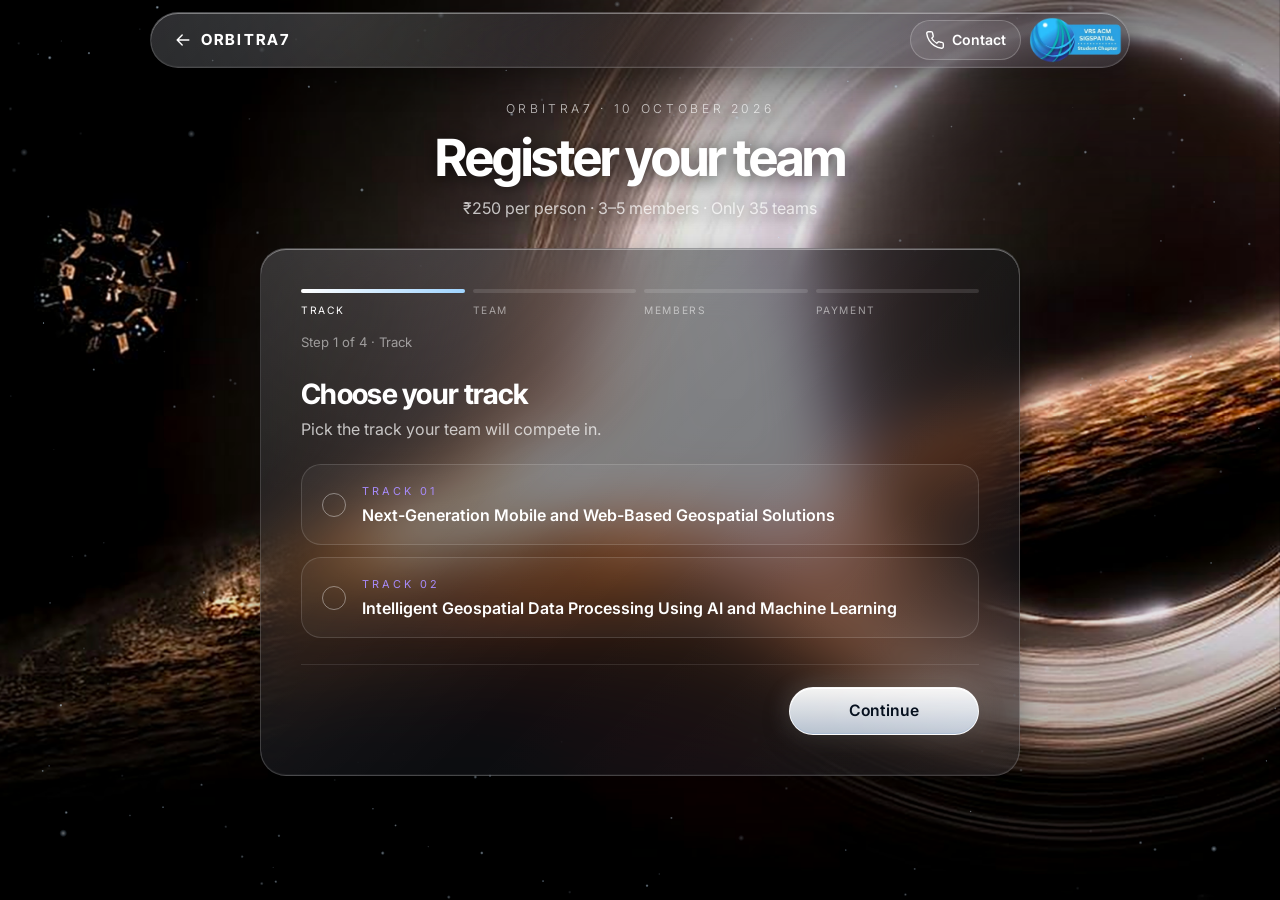
==== commit 755ebfab: "Add files via upload" ====
--- a/register.html
+++ b/register.html
@@ -19,11 +19,11 @@
   <link rel="stylesheet" href="https://fonts.googleapis.com/css2?family=Inter+Tight:wght@500..800&family=Inter:wght@300..700&display=swap" media="print" onload="this.media='all'">
   <noscript><link rel="stylesheet" href="https://fonts.googleapis.com/css2?family=Inter+Tight:wght@500..800&family=Inter:wght@300..700&display=swap"></noscript>
 
-  <link rel="stylesheet" href="assets/css/style.css">
-
-  <script src="assets/js/config.js" defer></script>
-  <script src="assets/js/common.js" defer></script>
-  <script src="assets/js/register.js" defer></script>
+  <link rel="stylesheet" href="assets/css/style.css?v=2026-10-04c">
+
+  <script src="assets/js/config.js?v=2026-10-04c" defer></script>
+  <script src="assets/js/common.js?v=2026-10-04c" defer></script>
+  <script src="assets/js/register.js?v=2026-10-04c" defer></script>
 </head>
 <body class="page-register">
   <svg width="0" height="0" style="position:absolute" aria-hidden="true">
--- a/assets/css/style.css
+++ b/assets/css/style.css
@@ -111,10 +111,10 @@
 .js .bg__img.is-loaded { opacity: 1; }
 
 .bg--home .bg__img {
-  object-position: 30% 50%;
+  object-position: 68% 50%;
   animation: kenburns 36s ease-in-out infinite alternate;
 }
-@media (max-aspect-ratio: 9/10) { .bg--home .bg__img { object-position: 35% 50%; } }
+@media (max-aspect-ratio: 9/10) { .bg--home .bg__img { object-position: 50% 50%; } }
 
 /* black hole: no parallax here, so no oversized layer — keeps the image at its sharpest */
 .bg--register .bg__move { inset: 0; }
@@ -142,6 +142,20 @@
     rgba(0, 0, 0, .18) 62%,
     rgba(0, 0, 0, .62) 100%);
 }
+/* soft shadow just behind the hero text, so it stays readable over the bright spacecraft */
+.bg--home .bg__shade {
+  background:
+    radial-gradient(ellipse 46% 34% at 50% 40%, rgba(0, 0, 0, .42), rgba(0, 0, 0, .18) 60%, transparent 100%),
+    linear-gradient(180deg, rgba(0, 0, 0, .58) 0%, rgba(0, 0, 0, .12) 32%, rgba(0, 0, 0, .18) 62%, rgba(0, 0, 0, .62) 100%);
+}
+@media (max-aspect-ratio: 9/10) {
+  .bg--home .bg__shade {
+    background:
+      radial-gradient(ellipse 80% 30% at 50% 40%, rgba(0, 0, 0, .48), rgba(0, 0, 0, .2) 60%, transparent 100%),
+      linear-gradient(180deg, rgba(0, 0, 0, .58) 0%, rgba(0, 0, 0, .12) 32%, rgba(0, 0, 0, .18) 62%, rgba(0, 0, 0, .62) 100%);
+  }
+}
+.title { filter: drop-shadow(0 6px 34px rgba(159, 212, 255, .22)) drop-shadow(0 2px 10px rgba(0, 0, 0, .55)); }
 .bg--register .bg__shade {
   background: linear-gradient(180deg, rgba(0, 0, 0, .5) 0%, rgba(0, 0, 0, .06) 28%, rgba(0, 0, 0, .1) 68%, rgba(0, 0, 0, .55) 100%);
 }
@@ -333,13 +347,28 @@
 .nav__back { display: inline-flex; align-items: center; gap: 8px; padding: 8px 12px; border-radius: 999px; text-decoration: none; color: #fff; font-weight: 600; font-size: .92rem; }
 .nav__back:hover { background: rgba(255, 255, 255, .08); }
 
-@media (min-width: 860px) { .nav__links { display: flex; } }
+.nav__actions { display: flex; align-items: center; gap: 8px; }
+.nav__call {
+  display: inline-flex; align-items: center; justify-content: center; gap: 7px;
+  min-width: 40px; height: 40px; padding: 0 10px;
+  border-radius: 999px;
+  border: 1px solid rgba(255, 255, 255, .22);
+  background: rgba(255, 255, 255, .08);
+  color: #fff; text-decoration: none; font-size: .88rem; font-weight: 600;
+  transition: background-color .3s var(--ease), transform .3s var(--ease);
+}
+.nav__call:hover { background: rgba(255, 255, 255, .16); }
+.nav__call:active { transform: scale(.95); }
+.nav__call--text { padding: 0 14px; }
+@media (min-width: 860px) { .nav__links { display: flex; } .nav__actions > .nav__call:not(.nav__call--text) { display: none; } }
+@media (max-width: 380px) { .nav__call--text span { display: none; } .nav__call--text { padding: 0 10px; } }
+#contact { scroll-margin-top: 110px; }
 @media (max-width: 380px) { .nav__word { display: none; } }
 
 /* ACM SIGSPATIAL logo */
-.brand-logo { height: 40px; width: auto; flex: none; }
-@media (max-width: 380px) { .brand-logo { height: 34px; } }
-.brand-logo--lg { height: 64px; }
+.brand-logo { height: 46px; width: auto; flex: none; margin-block: -4px; }
+@media (max-width: 380px) { .brand-logo { height: 40px; } }
+.brand-logo--lg { height: 104px; margin-block: 0; }
 .nav__divider { width: 1px; height: 22px; background: rgba(255, 255, 255, .22); }
 @media (max-width: 380px) { .nav__divider { display: none; } }
 
@@ -387,6 +416,7 @@
   text-align: center;
 }
 .hero__inner { display: grid; justify-items: center; width: 100%; max-width: 980px; }
+.hero__sub, .hero .tag { text-shadow: 0 2px 14px rgba(0, 0, 0, .85); }
 
 .hero .eyebrow { letter-spacing: .36em; color: rgba(255, 255, 255, .85); text-shadow: 0 1px 12px rgba(0, 0, 0, .75); }
 
@@ -414,6 +444,8 @@
 }
 .tag { margin-top: 18px; }
 .tag .chip { font-weight: 400; letter-spacing: .22em; text-transform: uppercase; font-size: .68rem; padding: 7px 14px; color: var(--text-2); }
+.tag .chip { flex-wrap: wrap; justify-content: center; column-gap: .45em; row-gap: 2px; background: rgba(0, 0, 0, .38); color: rgba(255, 255, 255, .88); }
+.nowrap { white-space: nowrap; }
 @media (max-width: 420px) { .tag .chip { letter-spacing: .12em; font-size: .62rem; } }
 
 .hero__actions { display: flex; flex-wrap: wrap; justify-content: center; gap: 12px; margin-top: 30px; }
@@ -632,11 +664,57 @@
   .prize--bronze { order: 3; }
 }
 
+/* digital credential card (under the prizes) */
+.cred {
+  display: flex; gap: 20px; align-items: flex-start;
+  margin-top: 18px;
+  padding: clamp(24px, 4vw, 36px);
+  border-color: rgba(167, 139, 250, .45);
+  background:
+    linear-gradient(135deg, rgba(167, 139, 250, .2), rgba(159, 212, 255, .06) 55%, rgba(167, 139, 250, .08)),
+    rgba(12, 16, 26, .32);
+}
+.cred__icon {
+  display: grid; place-items: center; flex: none;
+  width: 60px; height: 60px;
+  border-radius: 18px;
+  background: rgba(167, 139, 250, .16);
+  border: 1px solid rgba(167, 139, 250, .5);
+  color: #e3dbff;
+  box-shadow: 0 0 30px rgba(167, 139, 250, .3);
+}
+.cred__tag { font-size: .72rem; letter-spacing: .3em; text-transform: uppercase; color: var(--violet); }
+.cred__title { margin: 8px 0 10px; font-size: clamp(1.45rem, 3.6vw, 2rem); font-weight: 700; letter-spacing: -.025em; }
+.cred__body > p:not(.cred__tag) { max-width: 62ch; }
+@media (max-width: 560px) { .cred { flex-direction: column; } }
+
 /* ---------- Eligibility ---------- */
 .elig { display: grid; gap: 8px; padding: 8px; }
 .elig__row { display: flex; gap: 16px; align-items: flex-start; padding: 20px; border-radius: 20px; background: rgba(255, 255, 255, .035); border: 1px solid rgba(255, 255, 255, .07); }
 .elig__row p { margin-top: 4px; }
 .chips { display: flex; flex-wrap: wrap; gap: 8px; margin-top: 12px; }
+
+/* ---------- FAQs ---------- */
+.faq { display: grid; gap: 8px; padding: 8px; }
+.faq__item { border-radius: 20px; background: rgba(255, 255, 255, .035); border: 1px solid rgba(255, 255, 255, .07); transition: background-color .3s var(--ease), border-color .3s var(--ease); }
+.faq__item[open] { background: rgba(255, 255, 255, .06); border-color: rgba(159, 212, 255, .28); }
+.faq__q {
+  display: flex; align-items: center; justify-content: space-between; gap: 16px;
+  min-height: 56px; padding: 16px 20px;
+  list-style: none; cursor: pointer;
+  font: 600 clamp(1rem, 2.2vw, 1.08rem)/1.4 var(--font-display); color: #fff;
+  -webkit-tap-highlight-color: transparent;
+}
+.faq__q::-webkit-details-marker { display: none; }
+.faq__q:focus-visible { outline: 2px solid var(--ice); outline-offset: -2px; border-radius: 20px; }
+.faq__chev { flex: none; color: var(--ice); transition: transform .4s var(--ease); }
+.faq__item[open] .faq__chev { transform: rotate(180deg); }
+.faq__a { padding: 0 20px 18px; max-width: 64ch; }
+.faq__item[open] .faq__a { animation: faqIn .45s var(--ease); }
+@keyframes faqIn { from { opacity: 0; transform: translate3d(0, -6px, 0); } }
+.faq__more { margin-top: 18px; text-align: center; font-size: .95rem; }
+.faq__more a { color: var(--ice); font-weight: 600; text-underline-offset: 3px; }
+#faq { scroll-margin-top: 70px; }
 
 /* ---------- CTA ---------- */
 .cta { text-align: center; padding: clamp(36px, 7vw, 64px) clamp(20px, 5vw, 56px); }
@@ -650,6 +728,7 @@
 .footer__contact { display: grid; gap: 10px; margin-top: 12px; padding: 0; list-style: none; }
 .footer__contact a { text-decoration: none; color: #fff; }
 .footer__contact li { display: flex; align-items: center; gap: 10px; }
+.footer__label { margin-top: 26px; }
 .footer__copy { margin-top: 40px; font-size: .8rem; color: var(--text-3); text-align: center; }
 @media (min-width: 720px) { .footer__grid { grid-template-columns: 1.2fr 1fr; align-items: start; } }
 
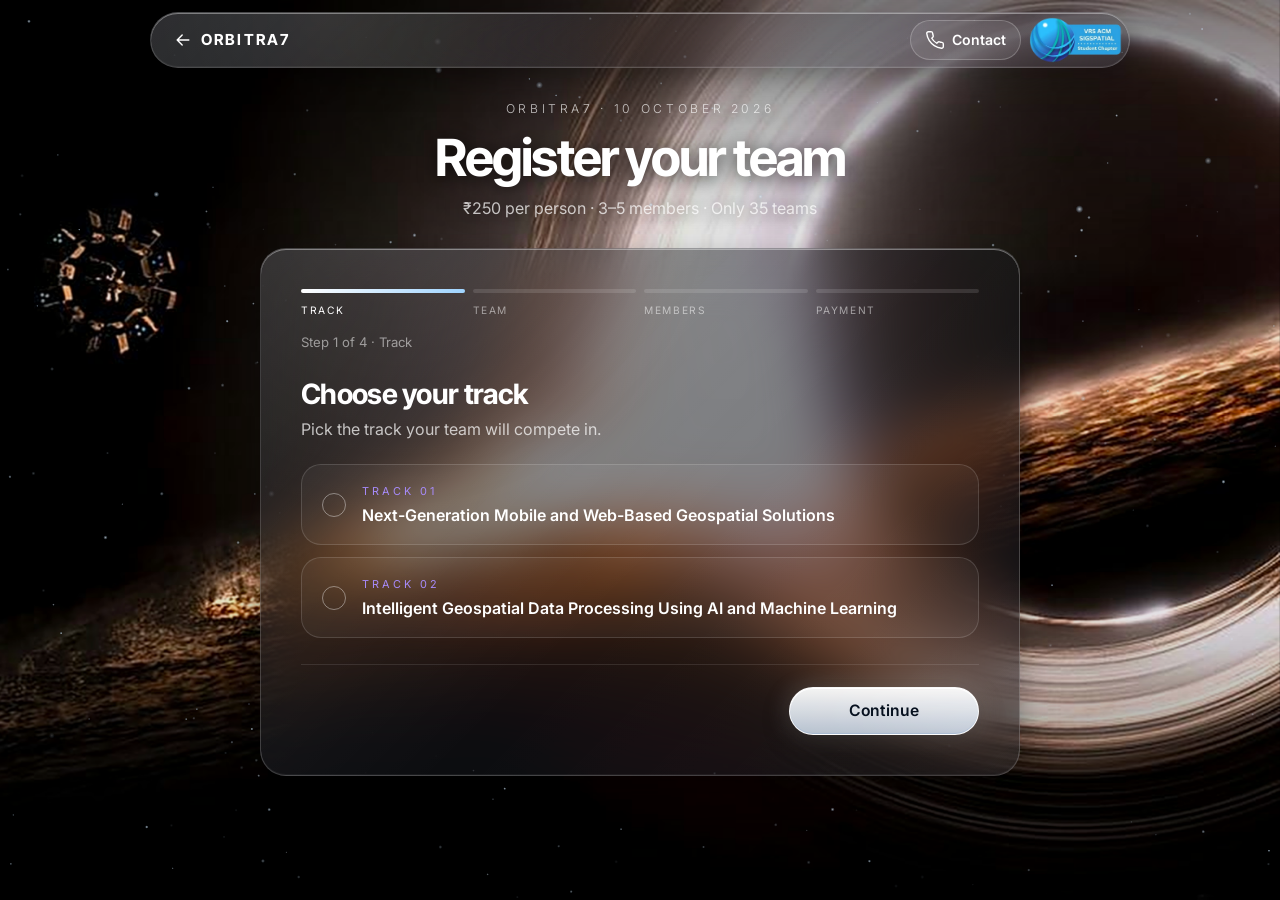
==== commit f1087651: "Add files via upload" ====
--- a/register.html
+++ b/register.html
@@ -19,11 +19,11 @@
   <link rel="stylesheet" href="https://fonts.googleapis.com/css2?family=Inter+Tight:wght@500..800&family=Inter:wght@300..700&display=swap" media="print" onload="this.media='all'">
   <noscript><link rel="stylesheet" href="https://fonts.googleapis.com/css2?family=Inter+Tight:wght@500..800&family=Inter:wght@300..700&display=swap"></noscript>
 
-  <link rel="stylesheet" href="assets/css/style.css?v=2026-10-04c">
-
-  <script src="assets/js/config.js?v=2026-10-04c" defer></script>
-  <script src="assets/js/common.js?v=2026-10-04c" defer></script>
-  <script src="assets/js/register.js?v=2026-10-04c" defer></script>
+  <link rel="stylesheet" href="assets/css/style.css?v=2026-10-04d">
+
+  <script src="assets/js/config.js?v=2026-10-04d" defer></script>
+  <script src="assets/js/common.js?v=2026-10-04d" defer></script>
+  <script src="assets/js/register.js?v=2026-10-04d" defer></script>
 </head>
 <body class="page-register">
   <svg width="0" height="0" style="position:absolute" aria-hidden="true">
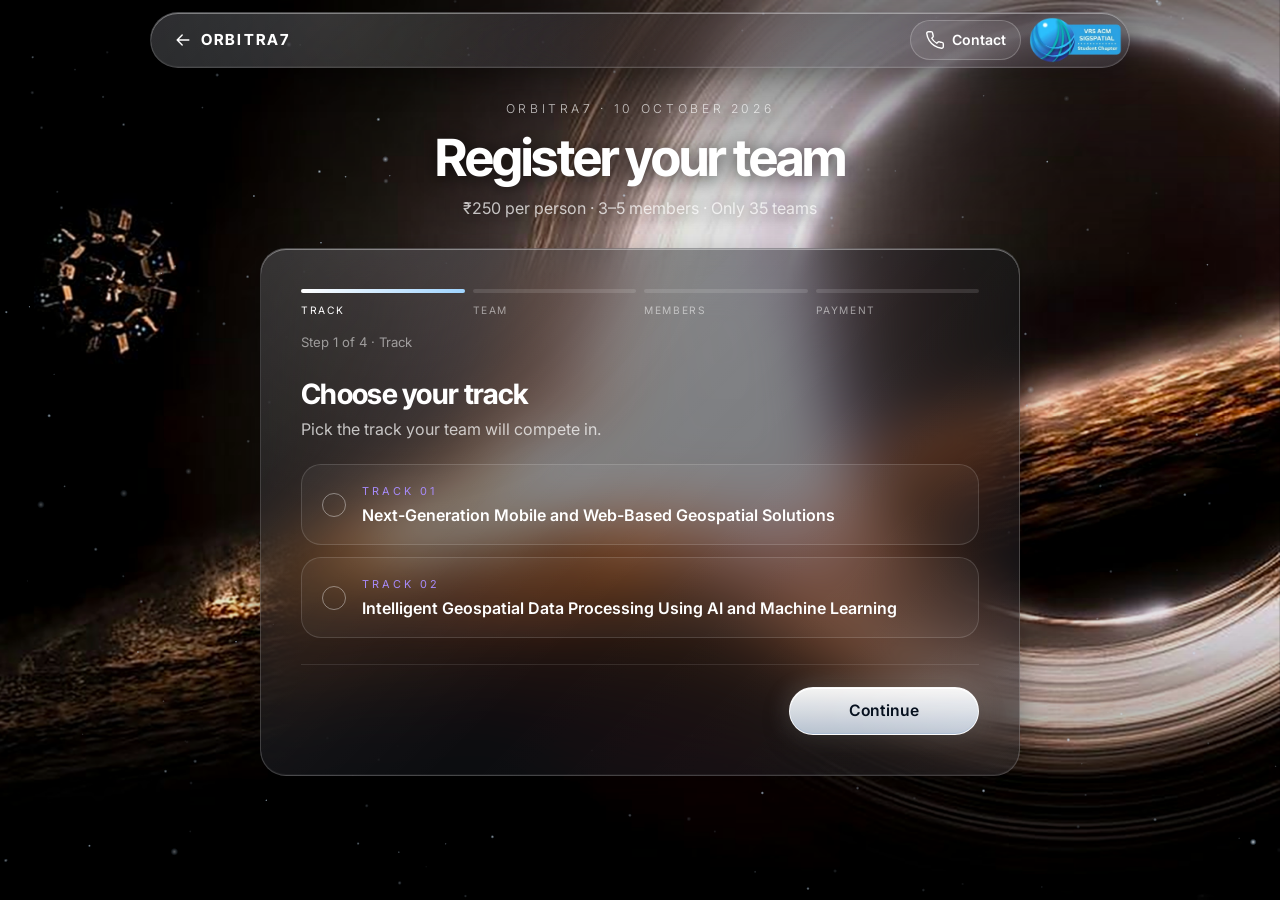
==== commit ea1e7908: "Add files via upload" ====
--- a/register.html
+++ b/register.html
@@ -19,11 +19,11 @@
   <link rel="stylesheet" href="https://fonts.googleapis.com/css2?family=Inter+Tight:wght@500..800&family=Inter:wght@300..700&display=swap" media="print" onload="this.media='all'">
   <noscript><link rel="stylesheet" href="https://fonts.googleapis.com/css2?family=Inter+Tight:wght@500..800&family=Inter:wght@300..700&display=swap"></noscript>
 
-  <link rel="stylesheet" href="assets/css/style.css?v=2026-10-04d">
-
-  <script src="assets/js/config.js?v=2026-10-04d" defer></script>
-  <script src="assets/js/common.js?v=2026-10-04d" defer></script>
-  <script src="assets/js/register.js?v=2026-10-04d" defer></script>
+  <link rel="stylesheet" href="assets/css/style.css?v=2026-10-04e">
+
+  <script src="assets/js/config.js?v=2026-10-04e" defer></script>
+  <script src="assets/js/common.js?v=2026-10-04e" defer></script>
+  <script src="assets/js/register.js?v=2026-10-04e" defer></script>
 </head>
 <body class="page-register">
   <svg width="0" height="0" style="position:absolute" aria-hidden="true">
@@ -239,7 +239,7 @@
     <section class="panel glass closed" id="closed" hidden aria-labelledby="closed-title">
       <span class="badge"><svg class="icon icon--lg" aria-hidden="true"><use href="#i-lock"/></svg></span>
       <h1 class="h2" id="closed-title">Registrations Closed</h1>
-      <p>All 35 team slots have been filled. Thank you for the overwhelming response!</p>
+      <p id="closed-msg">All 35 team slots have been filled. Thank you for the overwhelming response!</p>
       <a class="btn" href="index.html" data-transition><svg class="icon icon--sm" aria-hidden="true"><use href="#i-back"/></svg>Back to home</a>
     </section>
   </main>
--- a/assets/css/style.css
+++ b/assets/css/style.css
@@ -364,6 +364,7 @@
 @media (max-width: 380px) { .nav__call--text span { display: none; } .nav__call--text { padding: 0 10px; } }
 #contact { scroll-margin-top: 110px; }
 @media (max-width: 380px) { .nav__word { display: none; } }
+@media (min-width: 860px) and (max-width: 1180px) { .nav__word, .nav__divider { display: none; } }
 
 /* ACM SIGSPATIAL logo */
 .brand-logo { height: 46px; width: auto; flex: none; margin-block: -4px; }
@@ -542,6 +543,40 @@
 .track__cta .icon { transition: transform .45s var(--ease); }
 .track:hover .track__cta .icon { transform: translateX(5px); }
 .track.is-disabled { opacity: .5; pointer-events: none; }
+
+/* ---------- Problem statements ---------- */
+.section__lead { margin: 14px auto 0; max-width: 60ch; font-size: clamp(1rem, 2.2vw, 1.1rem); color: rgba(255, 255, 255, .85); text-shadow: 0 2px 14px rgba(0, 0, 0, .85); }
+.section__lead strong { color: var(--amber); font-weight: 650; }
+.ps { padding: clamp(18px, 3.6vw, 30px); display: grid; gap: 18px; }
+.ps__status {
+  display: flex; flex-wrap: wrap; align-items: center; gap: 14px 16px;
+  padding: 18px 20px;
+  border-radius: 20px;
+  border: 1px solid rgba(245, 199, 107, .55);
+  background: linear-gradient(135deg, rgba(245, 199, 107, .16), rgba(245, 199, 107, .03) 65%);
+  box-shadow: 0 0 36px rgba(245, 199, 107, .12);
+}
+.ps__status > div { flex: 1 1 220px; }
+.ps__status-icon { font-size: 1.6rem; line-height: 1; }
+.ps__status-title { font: 650 clamp(1.05rem, 2.6vw, 1.2rem)/1.3 var(--font-display); color: #fff; }
+.ps__status-sub { margin-top: 2px; font-size: .9rem; }
+.ps__countdown { font-variant-numeric: tabular-nums; letter-spacing: .06em; border-color: rgba(245, 199, 107, .5); background: rgba(245, 199, 107, .12); color: #fde8bf; padding: 8px 14px; font-size: .82rem; }
+.ps.is-live .ps__status { border-color: rgba(94, 230, 154, .55); background: linear-gradient(135deg, rgba(94, 230, 154, .16), rgba(94, 230, 154, .03) 65%); box-shadow: 0 0 36px rgba(94, 230, 154, .14); }
+.ps__grid { display: grid; gap: 12px; grid-template-columns: repeat(auto-fit, minmax(min(100%, 300px), 1fr)); }
+.ps__card { display: flex; flex-direction: column; gap: 10px; padding: 20px; border-radius: 20px; background: rgba(255, 255, 255, .04); border: 1px solid rgba(255, 255, 255, .09); }
+.ps__card-top { display: flex; align-items: center; justify-content: space-between; gap: 12px; }
+.ps__file { display: grid; place-items: center; width: 48px; height: 48px; border-radius: 14px; background: rgba(159, 212, 255, .1); border: 1px solid rgba(159, 212, 255, .3); color: var(--ice); }
+.ps__title { font-size: clamp(1.08rem, 2.4vw, 1.25rem); font-weight: 650; letter-spacing: -.015em; }
+.ps__meta { font-size: .88rem; color: var(--text-3); }
+.ps__btn { margin-top: auto; align-self: flex-start; }
+.ps__btn.is-locked { opacity: .7; cursor: not-allowed; filter: none; }
+.ps__btn.is-locked:hover { transform: none; background-color: rgba(255, 255, 255, .08); }
+.ps__notes { display: grid; gap: 10px; margin: 0; padding: 4px 4px 0; list-style: none; font-size: .93rem; }
+.ps__notes li { display: flex; gap: 10px; align-items: flex-start; }
+.ps__notes .icon { color: var(--ice); margin-top: 3px; }
+.ps__notes strong { color: #fff; font-weight: 600; }
+.faq__a a { color: var(--ice); font-weight: 600; text-underline-offset: 3px; }
+#problems { scroll-margin-top: 70px; }
 
 /* ---------- Notice ---------- */
 .notice {
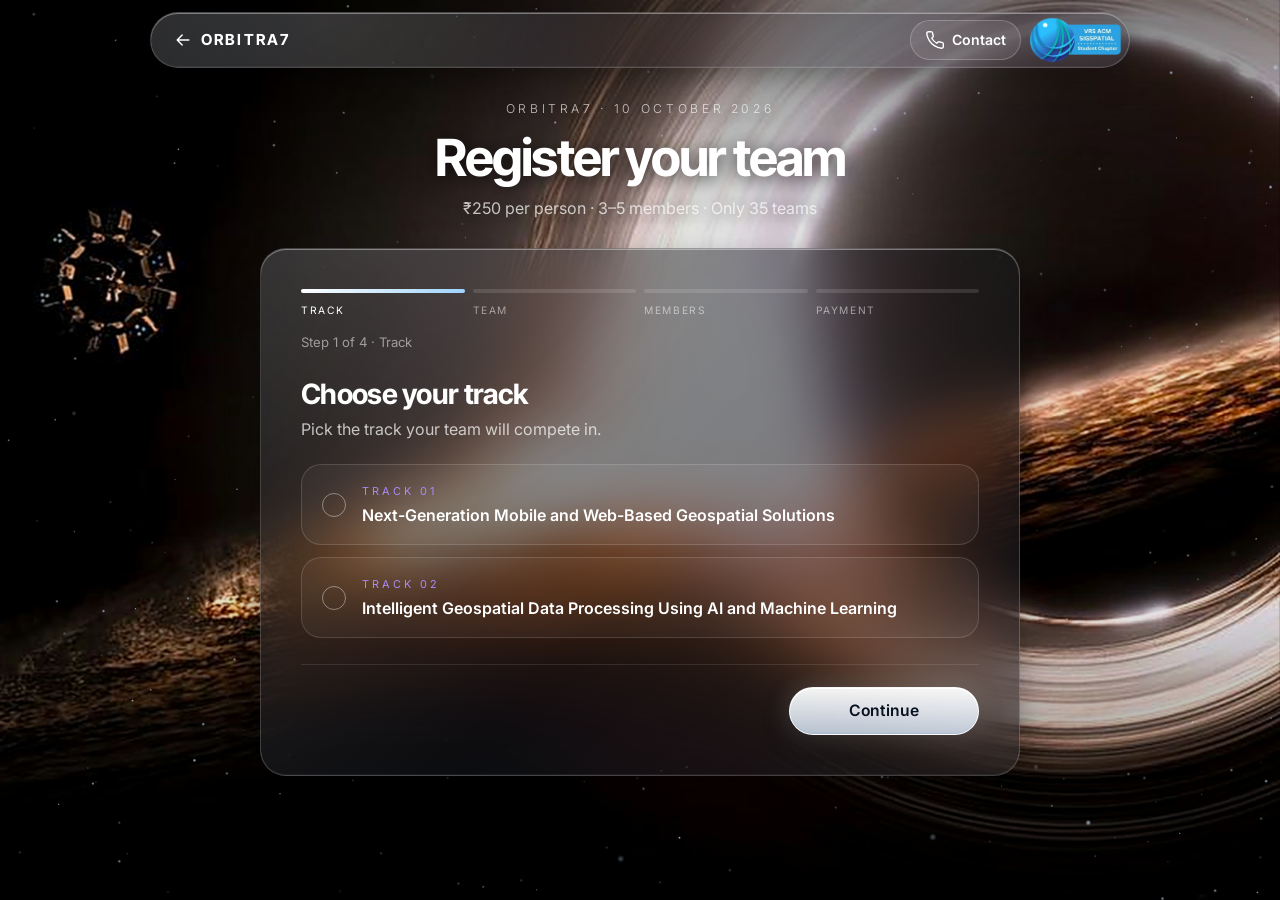
==== commit 97504bf0: "Add files via upload" ====
--- a/register.html
+++ b/register.html
@@ -19,11 +19,11 @@
   <link rel="stylesheet" href="https://fonts.googleapis.com/css2?family=Inter+Tight:wght@500..800&family=Inter:wght@300..700&display=swap" media="print" onload="this.media='all'">
   <noscript><link rel="stylesheet" href="https://fonts.googleapis.com/css2?family=Inter+Tight:wght@500..800&family=Inter:wght@300..700&display=swap"></noscript>
 
-  <link rel="stylesheet" href="assets/css/style.css?v=2026-10-04e">
-
-  <script src="assets/js/config.js?v=2026-10-04e" defer></script>
-  <script src="assets/js/common.js?v=2026-10-04e" defer></script>
-  <script src="assets/js/register.js?v=2026-10-04e" defer></script>
+  <link rel="stylesheet" href="assets/css/style.css?v=2026-10-07a">
+
+  <script src="assets/js/config.js?v=2026-10-07a" defer></script>
+  <script src="assets/js/common.js?v=2026-10-07a" defer></script>
+  <script src="assets/js/register.js?v=2026-10-07a" defer></script>
 </head>
 <body class="page-register">
   <svg width="0" height="0" style="position:absolute" aria-hidden="true">
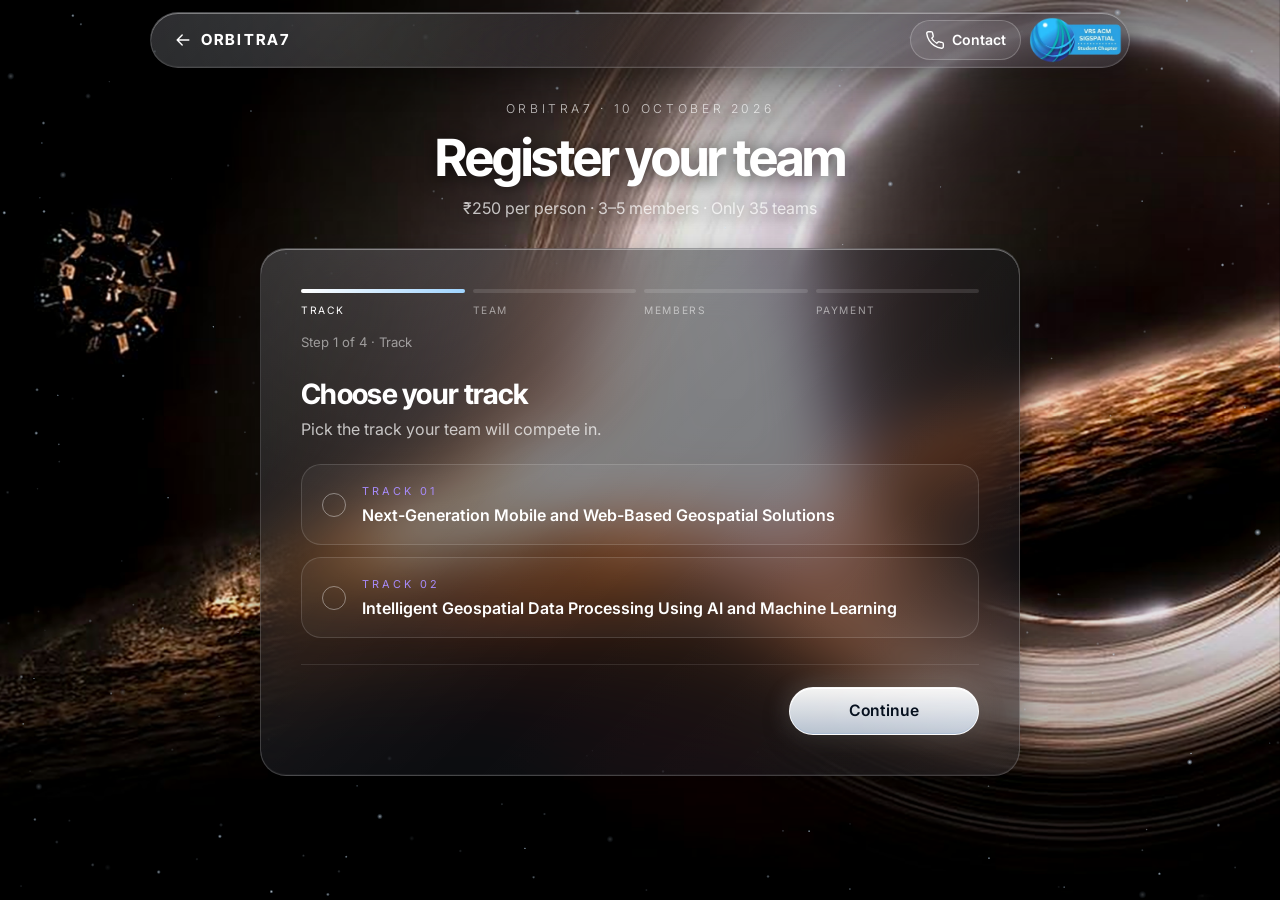
==== commit 416f5474: "Add files via upload" ====
--- a/register.html
+++ b/register.html
@@ -19,11 +19,11 @@
   <link rel="stylesheet" href="https://fonts.googleapis.com/css2?family=Inter+Tight:wght@500..800&family=Inter:wght@300..700&display=swap" media="print" onload="this.media='all'">
   <noscript><link rel="stylesheet" href="https://fonts.googleapis.com/css2?family=Inter+Tight:wght@500..800&family=Inter:wght@300..700&display=swap"></noscript>
 
-  <link rel="stylesheet" href="assets/css/style.css?v=2026-10-07a">
-
-  <script src="assets/js/config.js?v=2026-10-07a" defer></script>
-  <script src="assets/js/common.js?v=2026-10-07a" defer></script>
-  <script src="assets/js/register.js?v=2026-10-07a" defer></script>
+  <link rel="stylesheet" href="assets/css/style.css?v=2026-10-08a">
+
+  <script src="assets/js/config.js?v=2026-10-08a" defer></script>
+  <script src="assets/js/common.js?v=2026-10-08a" defer></script>
+  <script src="assets/js/register.js?v=2026-10-08a" defer></script>
 </head>
 <body class="page-register">
   <svg width="0" height="0" style="position:absolute" aria-hidden="true">
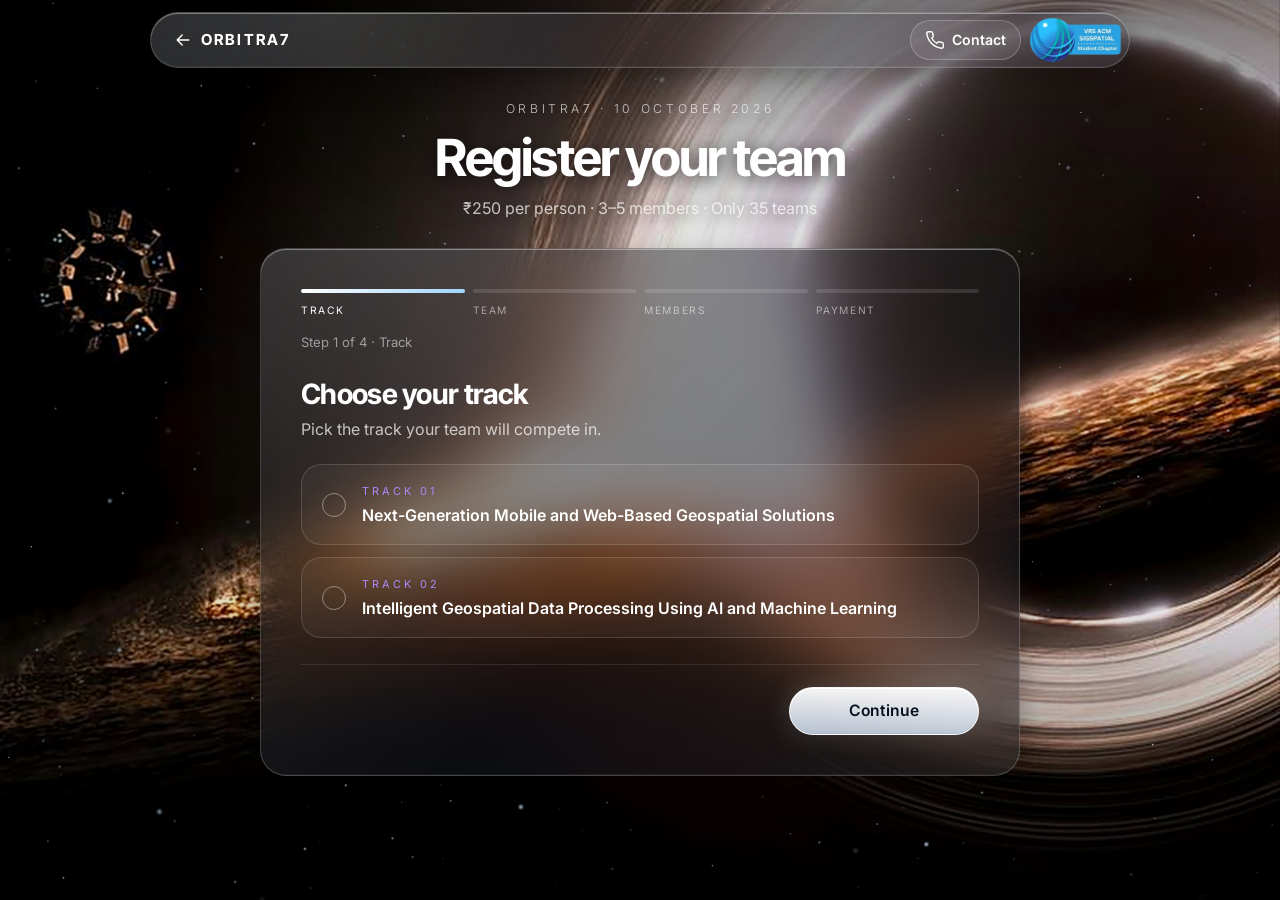
==== commit d33dbc22: "Add files via upload" ====
--- a/register.html
+++ b/register.html
@@ -19,11 +19,11 @@
   <link rel="stylesheet" href="https://fonts.googleapis.com/css2?family=Inter+Tight:wght@500..800&family=Inter:wght@300..700&display=swap" media="print" onload="this.media='all'">
   <noscript><link rel="stylesheet" href="https://fonts.googleapis.com/css2?family=Inter+Tight:wght@500..800&family=Inter:wght@300..700&display=swap"></noscript>
 
-  <link rel="stylesheet" href="assets/css/style.css?v=2026-10-08a">
-
-  <script src="assets/js/config.js?v=2026-10-08a" defer></script>
-  <script src="assets/js/common.js?v=2026-10-08a" defer></script>
-  <script src="assets/js/register.js?v=2026-10-08a" defer></script>
+  <link rel="stylesheet" href="assets/css/style.css?v=2026-10-08b">
+
+  <script src="assets/js/config.js?v=2026-10-08b" defer></script>
+  <script src="assets/js/common.js?v=2026-10-08b" defer></script>
+  <script src="assets/js/register.js?v=2026-10-08b" defer></script>
 </head>
 <body class="page-register">
   <svg width="0" height="0" style="position:absolute" aria-hidden="true">
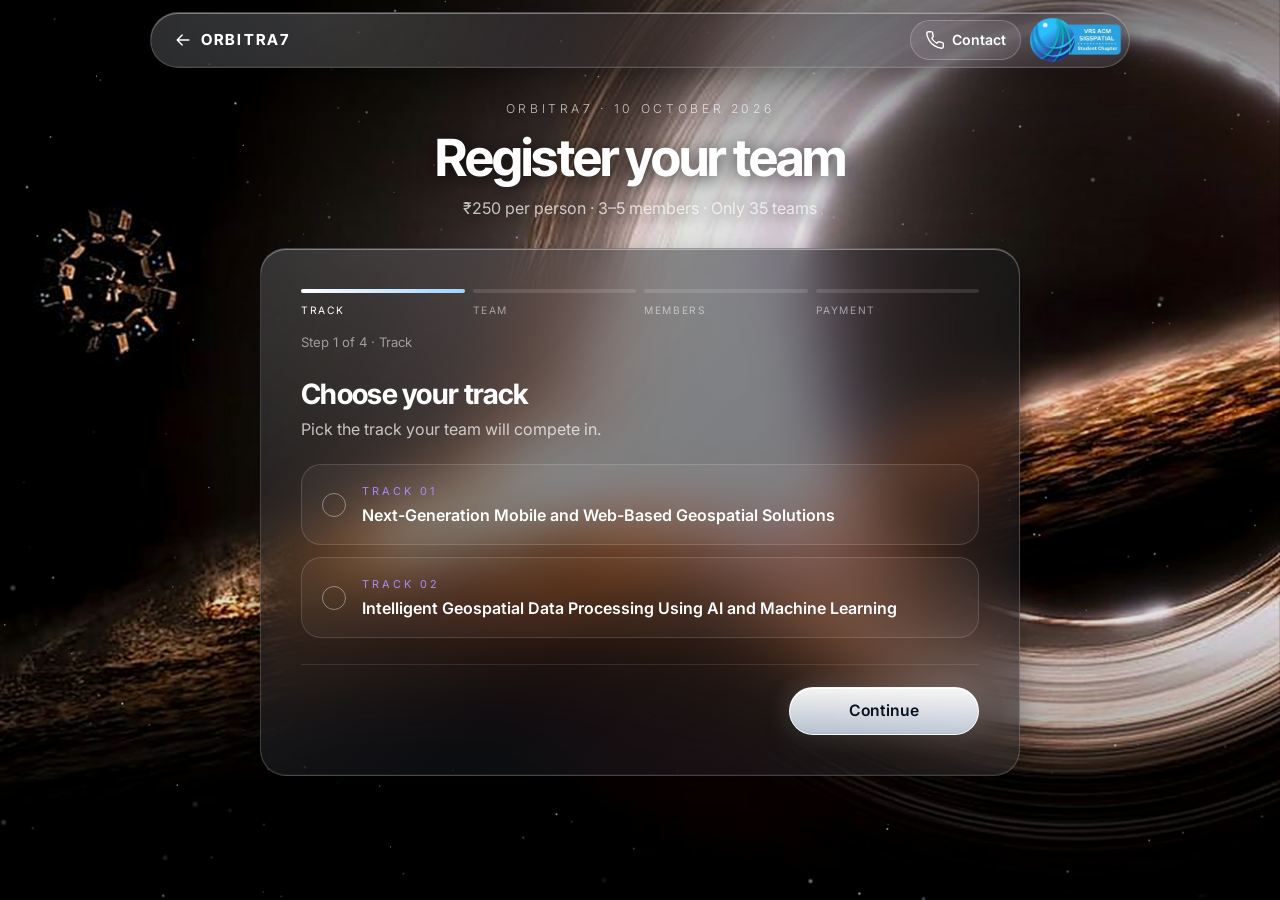
==== commit 785b19d0: "Add files via upload" ====
--- a/register.html
+++ b/register.html
@@ -19,11 +19,11 @@
   <link rel="stylesheet" href="https://fonts.googleapis.com/css2?family=Inter+Tight:wght@500..800&family=Inter:wght@300..700&display=swap" media="print" onload="this.media='all'">
   <noscript><link rel="stylesheet" href="https://fonts.googleapis.com/css2?family=Inter+Tight:wght@500..800&family=Inter:wght@300..700&display=swap"></noscript>
 
-  <link rel="stylesheet" href="assets/css/style.css?v=2026-10-08b">
-
-  <script src="assets/js/config.js?v=2026-10-08b" defer></script>
-  <script src="assets/js/common.js?v=2026-10-08b" defer></script>
-  <script src="assets/js/register.js?v=2026-10-08b" defer></script>
+  <link rel="stylesheet" href="assets/css/style.css?v=2026-10-08c">
+
+  <script src="assets/js/config.js?v=2026-10-08c" defer></script>
+  <script src="assets/js/common.js?v=2026-10-08c" defer></script>
+  <script src="assets/js/register.js?v=2026-10-08c" defer></script>
 </head>
 <body class="page-register">
   <svg width="0" height="0" style="position:absolute" aria-hidden="true">
